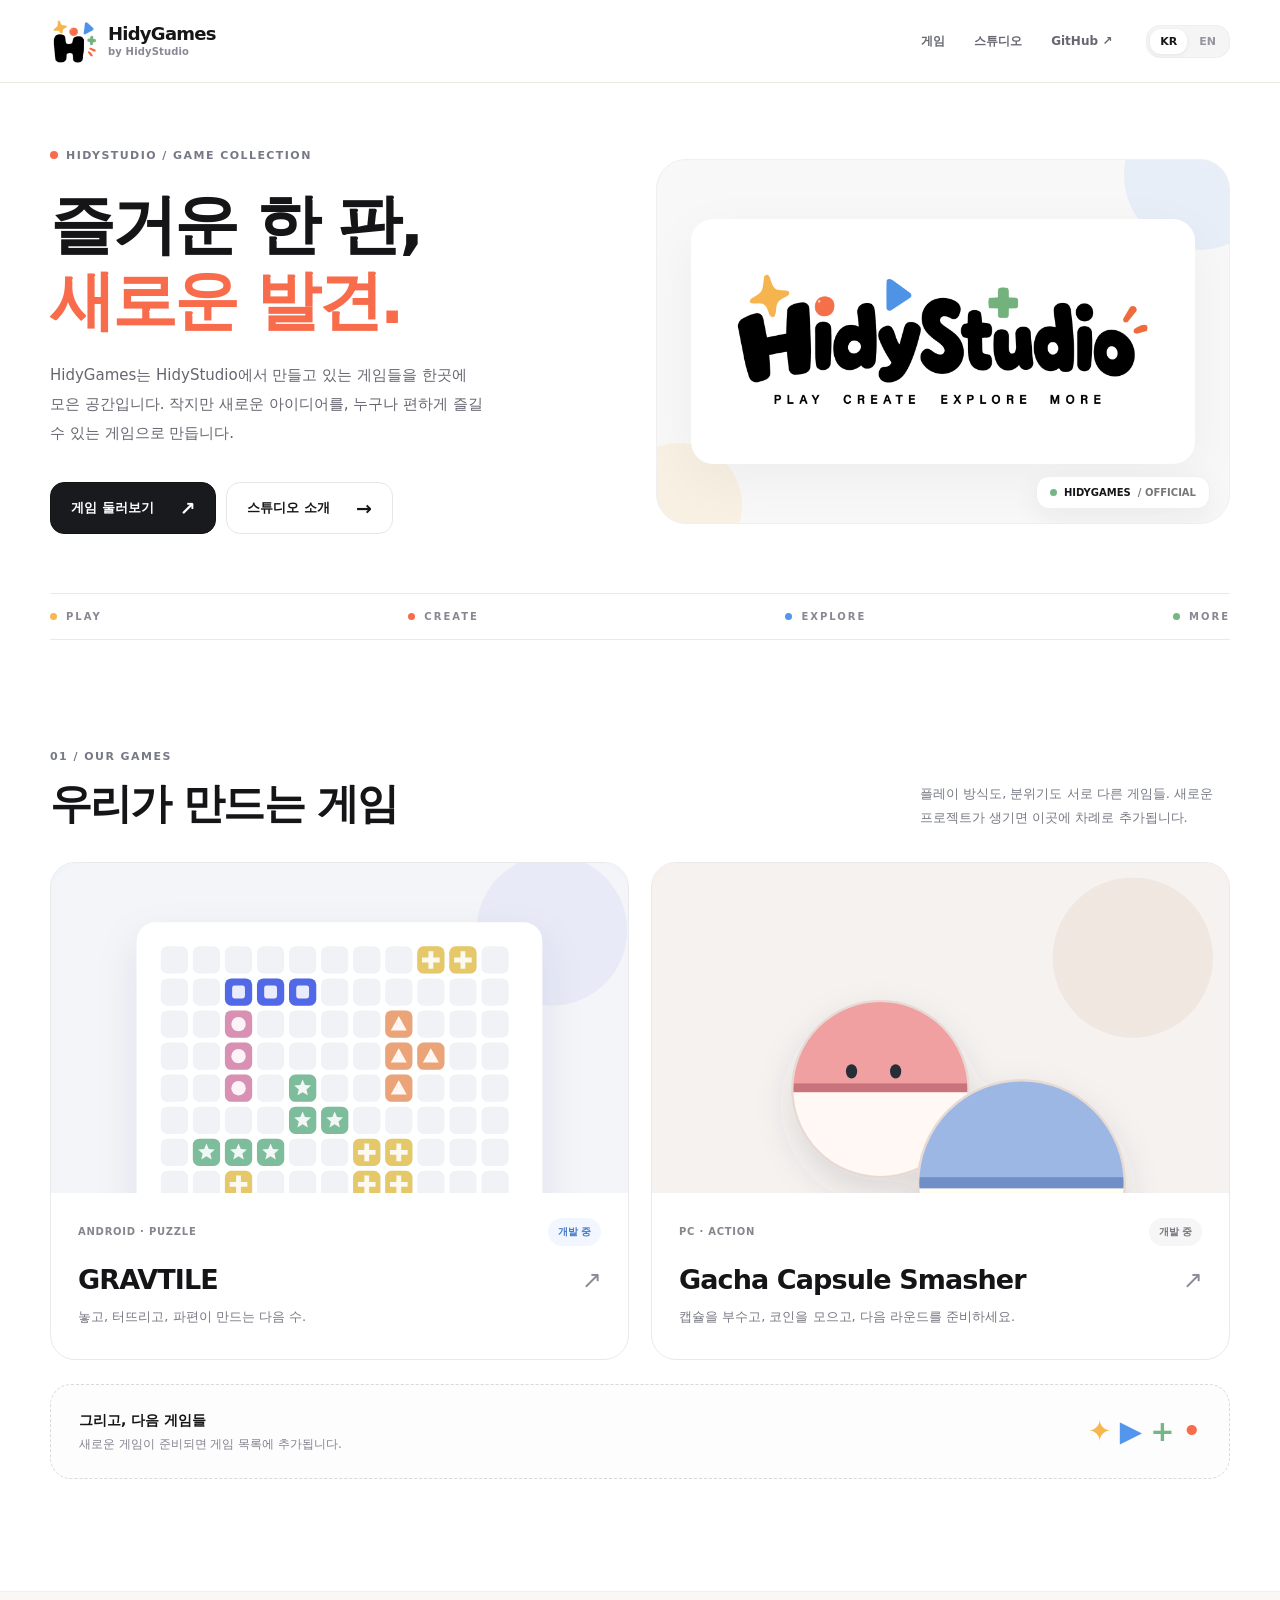
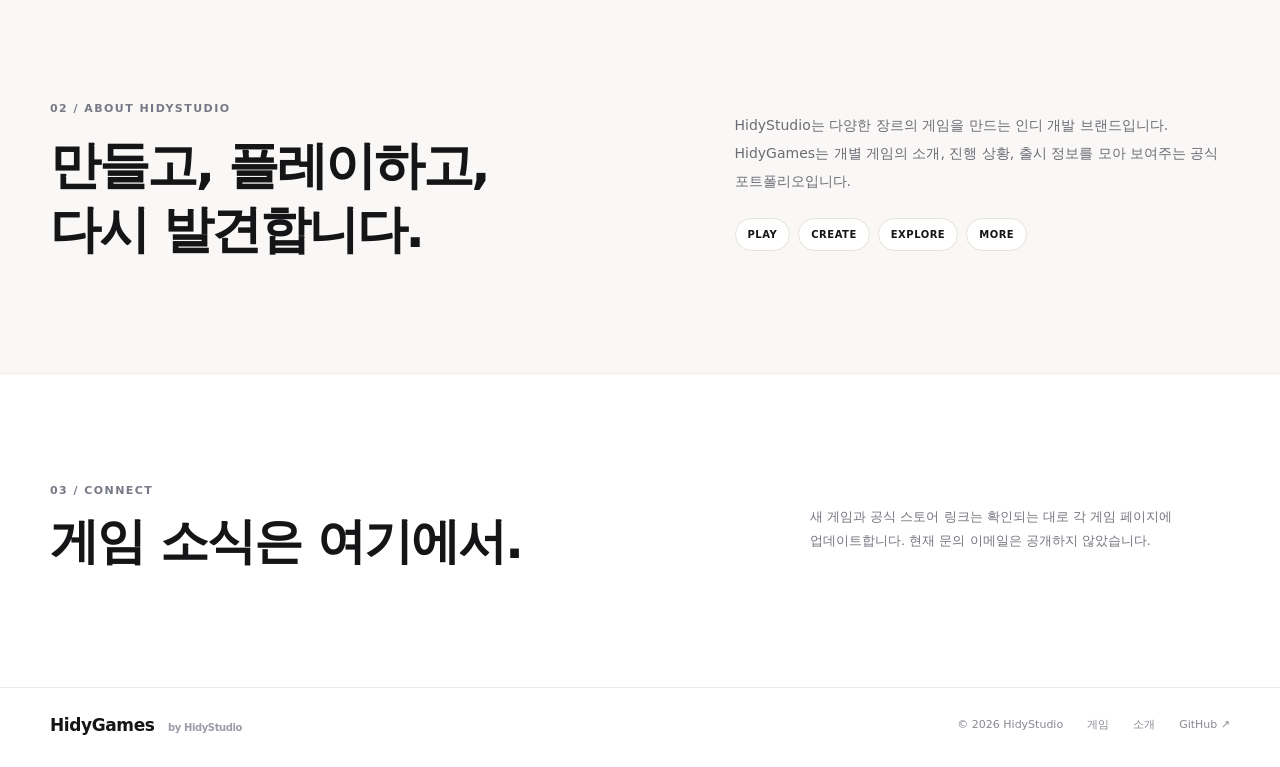
==== index.html @ 8903cb26 "Add files via upload" ====
<!doctype html><html lang="ko"><head><meta charset="utf-8"><meta name="viewport" content="width=device-width,initial-scale=1"><meta name="theme-color" content="#ffffff"><meta name="description" content="HidyStudio가 만드는 게임을 모아둔 HidyGames 공식 사이트. GRAVTILE 및 다른 프로젝트를 소개합니다."><meta property="og:type" content="website"><meta property="og:title" content="HidyGames — HidyStudio 게임 포트폴리오"><meta property="og:description" content="HidyStudio가 만드는 게임을 모아둔 HidyGames 공식 사이트. GRAVTILE 및 다른 프로젝트를 소개합니다."><link rel="icon" href="assets/img/favicon.png" type="image/png"><link rel="stylesheet" href="assets/css/site.css"><title>HidyGames — HidyStudio 게임 포트폴리오</title></head><body class="" data-title-ko="HidyGames — HidyStudio 게임 포트폴리오" data-title-en="HidyGames — HidyStudio 게임 포트폴리오" data-description-ko="HidyStudio가 만드는 게임을 모아둔 HidyGames 공식 사이트. GRAVTILE 및 다른 프로젝트를 소개합니다." data-description-en="HidyGames is a home for games by HidyStudio, including GRAVTILE and other projects."><a class="sr-only" href="#main">본문으로 이동 / Skip to content</a><header class="site-header"><div class="container header-inner"><a class="brand" href="index.html" aria-label="HidyGames homepage"><img class="brand-icon" src="assets/img/hidystudio-mark.png" width="49" height="49" alt=""><span class="brand-lines"><span class="brand-name">HidyGames</span><span class="brand-by">by HidyStudio</span></span></a><div class="header-side"><nav class="nav" aria-label="Main navigation"><a href="index.html#games"><span  data-ko="게임" data-en="GAMES">게임</span></a><a class="nav-about" href="index.html#about"><span  data-ko="스튜디오" data-en="STUDIO">스튜디오</span></a><a href="https://github.com/HIDYSTUDIO/HidyGames" target="_blank" rel="noopener noreferrer">GitHub ↗</a></nav><div class="lang" aria-label="Language"><button type="button" class="is-active" data-lang-button="ko" aria-pressed="true">KR</button><button type="button" data-lang-button="en" aria-pressed="false">EN</button></div></div></div></header><main id="main"><div class="container"><section class="hero" aria-labelledby="hero-title"><div class="hero-copy"><div class="eyebrow"><span class="spark"></span>HIDYSTUDIO / GAME COLLECTION</div><h1 id="hero-title"><span  data-ko="즐거운 한 판," data-en="A little play,">즐거운 한 판,</span><br><span class="accent" data-ko="새로운 발견." data-en="a new discovery.">새로운 발견.</span></h1><p class="lead"><span  data-ko="HidyGames는 HidyStudio에서 만들고 있는 게임들을 한곳에 모은 공간입니다. 작지만 새로운 아이디어를, 누구나 편하게 즐길 수 있는 게임으로 만듭니다." data-en="HidyGames brings together the games being created at HidyStudio. We turn small, curious ideas into approachable play.">HidyGames는 HidyStudio에서 만들고 있는 게임들을 한곳에 모은 공간입니다. 작지만 새로운 아이디어를, 누구나 편하게 즐길 수 있는 게임으로 만듭니다.</span></p><div class="actions"><a class="btn btn-primary" href="#games"><span  data-ko="게임 둘러보기" data-en="Explore games">게임 둘러보기</span> <span class="go" aria-hidden="true">↗</span></a><a class="btn btn-light" href="#about"><span  data-ko="스튜디오 소개" data-en="About HidyStudio">스튜디오 소개</span> <span class="go" aria-hidden="true">→</span></a></div></div><div class="brand-stage"><div class="brand-stage-inner"><img src="assets/img/hidystudio-wordmark.png" width="1500" height="530" alt="HidyStudio — PLAY CREATE EXPLORE MORE"></div><div class="stage-sticker"><span></span><b>HIDYGAMES</b> / OFFICIAL</div></div></section><div class="tagline-strip"><span><i></i>PLAY</span><span><i></i>CREATE</span><span><i></i>EXPLORE</span><span><i></i>MORE</span></div></div>
<section class="section container" id="games"><div class="section-header"><div><div class="eyebrow">01 / OUR GAMES</div><h2><span  data-ko="우리가 만드는 게임" data-en="Games we make">우리가 만드는 게임</span></h2></div><p><span  data-ko="플레이 방식도, 분위기도 서로 다른 게임들. 새로운 프로젝트가 생기면 이곳에 차례로 추가됩니다." data-en="Different ideas, different kinds of play. New projects will join this collection over time.">플레이 방식도, 분위기도 서로 다른 게임들. 새로운 프로젝트가 생기면 이곳에 차례로 추가됩니다.</span></p></div><div class="card-grid"><a class="game-card" href="gravtile.html"><div class="cover gravtile"><img src="assets/img/gravtile-concept.svg" alt="GRAVTILE 콘셉트 그래픽 (실제 게임 화면 아님)" loading="lazy" width="720" height="690"></div><div class="card-details"><div class="meta-row"><span>ANDROID · PUZZLE</span><span class="status "><span  data-ko="개발 중" data-en="IN DEVELOPMENT">개발 중</span></span></div><h3 class="card-title">GRAVTILE<span aria-hidden="true">↗</span></h3><p class="card-description"><span  data-ko="놓고, 터뜨리고, 파편이 만드는 다음 수." data-en="Place, clear and plan around what remains.">놓고, 터뜨리고, 파편이 만드는 다음 수.</span></p></div></a><a class="game-card" href="gacha.html"><div class="cover gacha"><img src="assets/img/gacha-concept.svg" alt="Gacha Capsule Smasher 콘셉트 그래픽 (실제 게임 화면 아님)" loading="lazy" width="720" height="690"></div><div class="card-details"><div class="meta-row"><span>PC · ACTION</span><span class="status status-muted"><span  data-ko="개발 중" data-en="IN DEVELOPMENT">개발 중</span></span></div><h3 class="card-title">Gacha Capsule Smasher<span aria-hidden="true">↗</span></h3><p class="card-description"><span  data-ko="캡슐을 부수고, 코인을 모으고, 다음 라운드를 준비하세요." data-en="Smash capsules, collect coins and prepare for the next round.">캡슐을 부수고, 코인을 모으고, 다음 라운드를 준비하세요.</span></p></div></a></div><div class="more-row"><div><strong><span  data-ko="그리고, 다음 게임들" data-en="And more games to come">그리고, 다음 게임들</span></strong><p><span  data-ko="새로운 게임이 준비되면 게임 목록에 추가됩니다." data-en="New games will be added to this collection as they develop.">새로운 게임이 준비되면 게임 목록에 추가됩니다.</span></p></div><div class="symbol" aria-hidden="true"><span>✦</span><span>▶</span><span>+</span><span>•</span></div></div></section>
<section class="section about" id="about"><div class="container about-inner"><div><div class="eyebrow">02 / ABOUT HIDYSTUDIO</div><h2 class="about-title"><span  data-ko="만들고, 플레이하고," data-en="Create, play,">만들고, 플레이하고,</span><br><span  data-ko="다시 발견합니다." data-en="discover again.">다시 발견합니다.</span></h2></div><div><p class="about-text"><span  data-ko="HidyStudio는 다양한 장르의 게임을 만드는 인디 개발 브랜드입니다. HidyGames는 개별 게임의 소개, 진행 상황, 출시 정보를 모아 보여주는 공식 포트폴리오입니다." data-en="HidyStudio is an independent game development label exploring different genres. HidyGames is the official portfolio for game introductions, development status and release information.">HidyStudio는 다양한 장르의 게임을 만드는 인디 개발 브랜드입니다. HidyGames는 개별 게임의 소개, 진행 상황, 출시 정보를 모아 보여주는 공식 포트폴리오입니다.</span></p><div class="tag-stack"><span>PLAY</span><span>CREATE</span><span>EXPLORE</span><span>MORE</span></div></div></div></section>
<section class="section container" id="contact"><div class="contact"><div><div class="eyebrow">03 / CONNECT</div><h2><span  data-ko="게임 소식은 여기에서." data-en="Find our games here.">게임 소식은 여기에서.</span></h2></div><p><span  data-ko="새 게임과 공식 스토어 링크는 확인되는 대로 각 게임 페이지에 업데이트합니다. 현재 문의 이메일은 공개하지 않았습니다." data-en="New titles and verified store links will be added to each game page as they become available. A contact email is not published yet.">새 게임과 공식 스토어 링크는 확인되는 대로 각 게임 페이지에 업데이트합니다. 현재 문의 이메일은 공개하지 않았습니다.</span></p></div></section></main><footer class="site-footer"><div class="container footer-inner"><a href="index.html" class="footer-brand">HidyGames <small>by HidyStudio</small></a><div class="footer-links"><span>© 2026 HidyStudio</span><a href="index.html#games"><span  data-ko="게임" data-en="Games">게임</span></a><a href="index.html#about"><span  data-ko="소개" data-en="About">소개</span></a><a href="https://github.com/HIDYSTUDIO/HidyGames" target="_blank" rel="noopener noreferrer">GitHub ↗</a></div></div></footer><script src="assets/js/site.js" defer></script></body></html>
---- assets/css/site.css ----
/* HidyGames by HidyStudio — static portfolio */
:root{--ink:#151518;--muted:#72737b;--paper:#fff;--back:#fcfbf8;--line:#ece9e4;--blue:#5396ec;--orange:#f86c4b;--yellow:#f7b74d;--green:#76b584;--font:system-ui,-apple-system,BlinkMacSystemFont,"Noto Sans KR","Apple SD Gothic Neo","Malgun Gothic",sans-serif}
*{box-sizing:border-box}html{scroll-behavior:smooth;scroll-padding-top:90px}body{margin:0;background:var(--paper);color:var(--ink);font-family:var(--font);-webkit-font-smoothing:antialiased;word-break:keep-all}a{color:inherit;text-decoration:none}button{font:inherit;cursor:pointer}img{display:block;max-width:100%}p,h1,h2,h3{margin-top:0}.container{width:min(1180px,calc(100% - 64px));margin-inline:auto}.sr-only{position:absolute;left:-9999px}a:focus-visible,button:focus-visible{outline:3px solid var(--blue);outline-offset:4px}
.site-header{height:83px;background:#fff;border-bottom:1px solid var(--line);position:sticky;top:0;z-index:30}.header-inner{height:100%;display:flex;align-items:center;justify-content:space-between;gap:16px}.brand{display:flex;align-items:center;gap:9px;min-width:0}.brand-icon{width:49px;height:49px;object-fit:contain;flex:none}.brand-lines{display:flex;flex-direction:column;gap:2px}.brand-name{font-size:18px;font-weight:850;letter-spacing:-.75px;line-height:1.05}.brand-by{font-size:10px;font-weight:650;letter-spacing:.15px;color:#888994}.header-side{display:flex;align-items:center;gap:34px}.nav{display:flex;align-items:center;gap:29px}.nav a{font-size:12px;color:#666771;font-weight:750;transition:color .2s}.nav a:hover,.nav a[aria-current=page]{color:var(--ink)}.lang{display:flex;background:#f5f5f6;border:1px solid #eeeef0;border-radius:14px;padding:3px;gap:2px}.lang button{border:0;background:transparent;color:#95969e;border-radius:11px;padding:7px 10px;font-size:11px;font-weight:750;line-height:1}.lang button.is-active{background:#fff;color:#16171b;box-shadow:0 1px 4px #15151812}
.eyebrow{font-size:11px;letter-spacing:1.45px;font-weight:850;color:#777986}.eyebrow .spark{display:inline-block;width:8px;height:8px;border-radius:50%;margin-right:8px;background:var(--orange)}.hero{padding-top:66px;padding-bottom:59px;display:grid;grid-template-columns:1fr 1.06fr;align-items:center;gap:65px;min-height:510px}.hero h1{font-size:clamp(42px,5.1vw,70px);line-height:1.16;letter-spacing:-3px;margin:25px 0 22px;font-weight:900}.hero h1 .accent{color:var(--orange)}.hero .lead{font-size:15px;line-height:1.95;color:#656670;max-width:450px;margin-bottom:33px}.actions{display:flex;gap:10px;flex-wrap:wrap}.btn{display:inline-flex;align-items:center;justify-content:space-between;gap:26px;border-radius:14px;padding:16px 20px;font-size:13px;font-weight:800;min-height:51px;border:1px solid var(--ink);transition:transform .2s,background .2s}.btn:hover{transform:translateY(-2px)}.btn-primary{background:#191a1e;color:#fff}.btn-light{background:#fff;color:var(--ink);border-color:#e7e7e9}.btn .go{font-size:19px;line-height:0}.brand-stage{position:relative;background:#f8f8f8;border:1px solid #f0efef;border-radius:30px;min-height:365px;padding:34px;display:flex;align-items:center;justify-content:center;overflow:hidden}.brand-stage:before{content:'';position:absolute;border-radius:50%;width:125px;height:125px;background:#f7b74d1f;left:-40px;bottom:-45px}.brand-stage:after{content:'';position:absolute;border-radius:50%;width:150px;height:150px;background:#5293e719;right:-45px;top:-60px}.brand-stage-inner{position:relative;z-index:1;background:#fff;box-shadow:0 15px 55px #1a1a1a0c;display:flex;align-items:center;justify-content:center;width:100%;border-radius:22px;min-height:245px;padding:24px}.brand-stage-inner img{width:100%;max-width:500px;height:auto}.stage-sticker{position:absolute;z-index:2;bottom:14px;right:19px;display:inline-flex;align-items:center;gap:7px;padding:10px 13px;border-radius:13px;background:#fff;border:1px solid #efefef;font-size:10px;color:#777;font-weight:800;box-shadow:0 10px 30px #1a1a1a10}.stage-sticker b{color:var(--ink)}.stage-sticker span{width:7px;height:7px;border-radius:50%;background:var(--green)}.tagline-strip{border-top:1px solid var(--line);border-bottom:1px solid var(--line);display:flex;justify-content:space-between;gap:18px;padding:17px 0;color:#888894;font-size:10px;font-weight:850;letter-spacing:2px}.tagline-strip span{display:flex;align-items:center;gap:9px}.tagline-strip i{width:7px;height:7px;border-radius:50%;display:inline-block}.tagline-strip span:nth-child(1) i{background:var(--yellow)}.tagline-strip span:nth-child(2) i{background:var(--orange)}.tagline-strip span:nth-child(3) i{background:var(--blue)}.tagline-strip span:nth-child(4) i{background:var(--green)}
.section{padding-top:110px;padding-bottom:112px}.section-header{display:flex;align-items:flex-end;justify-content:space-between;gap:30px;margin-bottom:32px}.section-header h2{font-size:clamp(31px,3.25vw,46px);letter-spacing:-1.8px;line-height:1.25;font-weight:880;margin:15px 0 0}.section-header p{font-size:13px;color:#777985;line-height:1.85;max-width:310px;margin:0}.card-grid{display:grid;grid-template-columns:repeat(2,minmax(0,1fr));gap:22px}.game-card{border-radius:25px;border:1px solid #e9e9eb;background:#fff;overflow:hidden;display:block;transition:transform .24s,box-shadow .24s}.game-card:hover{transform:translateY(-5px);box-shadow:0 18px 50px #15151810}.cover{height:330px;display:grid;place-items:center;overflow:hidden;position:relative}.cover.gravtile{background:#f1f3fb}.cover.gacha{background:#f7f0ed}.cover img{width:100%;height:100%;object-fit:contain}.card-details{padding:25px 27px 30px}.meta-row{display:flex;align-items:center;justify-content:space-between;gap:10px;color:#85868e;font-size:10px;font-weight:850;letter-spacing:.75px}.status{border-radius:99px;background:#f2f6ff;color:#457aca;padding:7px 10px;letter-spacing:0;white-space:nowrap}.status-muted{background:#f6f6f7;color:#76777f}.card-title{font-size:27px;letter-spacing:-.9px;line-height:1.2;font-weight:850;margin:18px 0 9px;display:flex;align-items:center;justify-content:space-between;gap:14px}.card-title span{font-size:24px;color:#8b8c96;font-weight:450}.card-description{font-size:13px;line-height:1.8;color:#767781;margin:0}.more-row{margin-top:24px;border:1px dashed #d9d9dd;border-radius:21px;padding:25px 28px;display:flex;align-items:center;justify-content:space-between;gap:15px;background:#fdfdfd}.more-row strong{font-size:14px}.more-row p{margin:6px 0 0;color:#81828e;font-size:12px}.more-row .symbol{font-size:29px;display:flex;gap:8px;align-items:center;font-weight:900}.symbol span:nth-child(1){color:var(--yellow)}.symbol span:nth-child(2){color:var(--blue)}.symbol span:nth-child(3){color:var(--green)}.symbol span:nth-child(4){color:var(--orange)}
.about{background:#f9f8f6;border-top:1px solid #f3f0ec;border-bottom:1px solid #f3f0ec}.about-inner{display:grid;grid-template-columns:1.2fr 1fr;gap:90px;align-items:center}.about-title{font-size:clamp(36px,4vw,56px);font-weight:900;letter-spacing:-2.4px;line-height:1.25;margin:18px 0 0}.about-text{font-size:14px;color:#6d6c75;line-height:2;margin-bottom:23px}.tag-stack{display:flex;gap:8px;flex-wrap:wrap}.tag-stack span{font-size:10px;font-weight:850;letter-spacing:.5px;border:1px solid #e7e2da;background:#fff;border-radius:100px;padding:10px 12px}.small-link{font-size:12px;font-weight:850;text-decoration:underline;text-underline-offset:5px}.contact{display:flex;align-items:center;justify-content:space-between;gap:30px}.contact h2{font-size:clamp(34px,4vw,49px);font-weight:850;letter-spacing:-1.8px;margin:12px 0 0}.contact p{font-size:13px;line-height:1.9;color:#75757f;max-width:420px;margin:0}.site-footer{border-top:1px solid var(--line);padding:27px 0 32px}.footer-inner{display:flex;align-items:center;justify-content:space-between;gap:16px;flex-wrap:wrap}.footer-brand{font-weight:900;font-size:17px;letter-spacing:-.4px}.footer-brand small{color:#9b9ca6;font-size:10px;margin-left:8px;font-weight:650}.footer-links{display:flex;gap:24px;flex-wrap:wrap;align-items:center;color:#888990;font-size:11px}.footer-links a:hover{text-decoration:underline}
.page-hero{padding-top:73px;padding-bottom:51px}.page-hero .back{font-size:12px;color:#858590;font-weight:800;display:inline-flex;gap:10px;align-items:center;margin-bottom:27px}.page-hero h1{font-size:clamp(50px,7vw,92px);letter-spacing:-4px;font-weight:900;line-height:1.03;margin:15px 0 19px}.page-hero .intro{font-size:16px;line-height:1.85;color:#72737d;max-width:680px;margin:0}.page-hero .page-headline{font-size:clamp(40px,5vw,62px);margin-bottom:19px}.feature-scene{display:grid;grid-template-columns:1fr .75fr;background:#f3f4fa;border-radius:30px;min-height:460px;overflow:hidden}.feature-scene .visual{display:grid;place-items:center;min-width:0;padding:18px}.feature-scene .visual img{max-height:490px;width:100%;object-fit:contain}.feature-scene .visual.gacha{background:#f8f1ed}.feature-scene .copy{display:flex;flex-direction:column;justify-content:center;padding:60px 55px;background:#f3f4fa}.feature-scene .copy.gacha{background:#faf7f5}.feature-scene .copy .eyebrow{margin-bottom:23px}.feature-scene .copy h2{font-size:clamp(28px,3.3vw,47px);font-weight:900;line-height:1.28;letter-spacing:-1.7px;margin:0 0 34px}.feature-scene .tags{display:flex;flex-wrap:wrap;gap:7px}.feature-scene .tags span{font-size:10px;font-weight:800;background:#fff;padding:9px 11px;border-radius:10px;border:1px solid #e4e6ed}.note{margin-top:13px;font-size:11px;color:#8c8d94}.specs{display:grid;grid-template-columns:repeat(3,1fr);border:1px solid var(--line);border-radius:22px;margin-top:42px;overflow:hidden}.spec{padding:23px 28px}.spec:not(:last-child){border-right:1px solid var(--line)}.spec strong{font-size:28px;letter-spacing:-1px;display:block}.spec span{font-size:11px;color:#777986;margin-top:4px;display:block}.features{display:grid;grid-template-columns:repeat(3,1fr);gap:16px;margin-top:34px}.feature{padding:28px 25px 32px;border:1px solid var(--line);border-radius:20px}.feature .eyebrow{color:#f56b4d;margin-bottom:26px}.feature h3{font-size:21px;letter-spacing:-.8px;margin:0 0 13px}.feature p{font-size:13px;line-height:1.9;color:#777882;margin:0}.mode-band{background:#f8f8f7}.modes{display:grid;grid-template-columns:1fr 1fr;gap:17px;margin-top:34px}.mode{padding:35px;border-radius:21px;background:#fff;border:1px solid #eeedec}.mode h3{font-size:23px;letter-spacing:-.6px;margin:0 0 12px}.mode p{font-size:13px;line-height:1.9;color:#767781;margin:0}.release{display:flex;justify-content:space-between;gap:25px;align-items:center;border:1px solid var(--line);border-radius:20px;padding:33px}.release h2{font-size:25px;letter-spacing:-.7px;margin:0 0 9px}.release p{font-size:13px;color:#747681;line-height:1.8;margin:0;max-width:650px}.release .status{font-size:12px}
@media(max-width:920px){.container{width:min(100% - 38px,1180px)}.hero{grid-template-columns:1fr 1fr;gap:25px}.hero h1{font-size:47px;letter-spacing:-2px}.brand-stage{min-height:295px;padding:20px}.brand-stage-inner{min-height:210px}.header-side{gap:16px}.nav{gap:16px}.cover{height:270px}.about-inner{gap:32px}.feature-scene .copy{padding:40px 30px}.feature-scene{min-height:360px}}
@media(max-width:650px){.container{width:calc(100% - 32px)}.site-header{height:71px}.brand-icon{width:39px;height:39px}.brand-name{font-size:16px}.brand-by{font-size:9px}.header-side{gap:12px}.nav{gap:12px}.nav a{font-size:11px}.nav a.nav-about{display:none}.lang button{padding:8px;font-size:10px}.hero{padding:44px 0 33px;min-height:unset;display:flex;flex-direction:column;align-items:stretch;gap:29px}.hero h1{font-size:42px;letter-spacing:-2px;margin:16px 0}.hero .lead{font-size:13px;line-height:1.85;margin-bottom:21px}.brand-stage{min-height:245px;padding:16px;border-radius:22px}.brand-stage-inner{min-height:180px;padding:10px}.stage-sticker{bottom:10px;right:10px}.tagline-strip{gap:8px;padding:13px 0}.tagline-strip span{font-size:8px;letter-spacing:0}.tagline-strip i{width:5px!important;height:5px!important}.section{padding:65px 0}.section-header{display:block;margin-bottom:24px}.section-header h2{font-size:34px}.section-header p{font-size:12px;margin-top:16px}.card-grid{grid-template-columns:1fr;gap:18px}.cover{height:265px}.card-details{padding:21px 22px 24px}.card-title{font-size:24px}.more-row{padding:19px}.more-row .symbol{font-size:23px}.about-inner{grid-template-columns:1fr;gap:25px}.about-title{font-size:38px}.about-text{font-size:13px}.contact{display:block}.contact p{margin-top:20px}.footer-inner{align-items:flex-start;flex-direction:column;gap:15px}.footer-links{gap:13px}.page-hero{padding-top:38px;padding-bottom:28px}.page-hero h1{font-size:53px;letter-spacing:-2.5px}.page-hero .page-headline{font-size:40px}.page-hero .intro{font-size:13px}.feature-scene{display:flex;flex-direction:column}.feature-scene .visual{height:300px;padding:0}.feature-scene .copy{padding:30px 26px}.feature-scene .copy h2{font-size:31px;margin-bottom:21px}.specs{margin-top:21px}.spec{padding:15px 12px}.spec strong{font-size:22px}.spec span{font-size:10px}.features{grid-template-columns:1fr;gap:11px}.feature{padding:24px}.feature .eyebrow{margin-bottom:16px}.modes{grid-template-columns:1fr;gap:13px}.mode{padding:25px}.release{align-items:flex-start;flex-direction:column;padding:25px}.release h2{font-size:23px}}
@media(prefers-reduced-motion:reduce){html{scroll-behavior:auto}*,*:before,*:after{transition:none!important}}
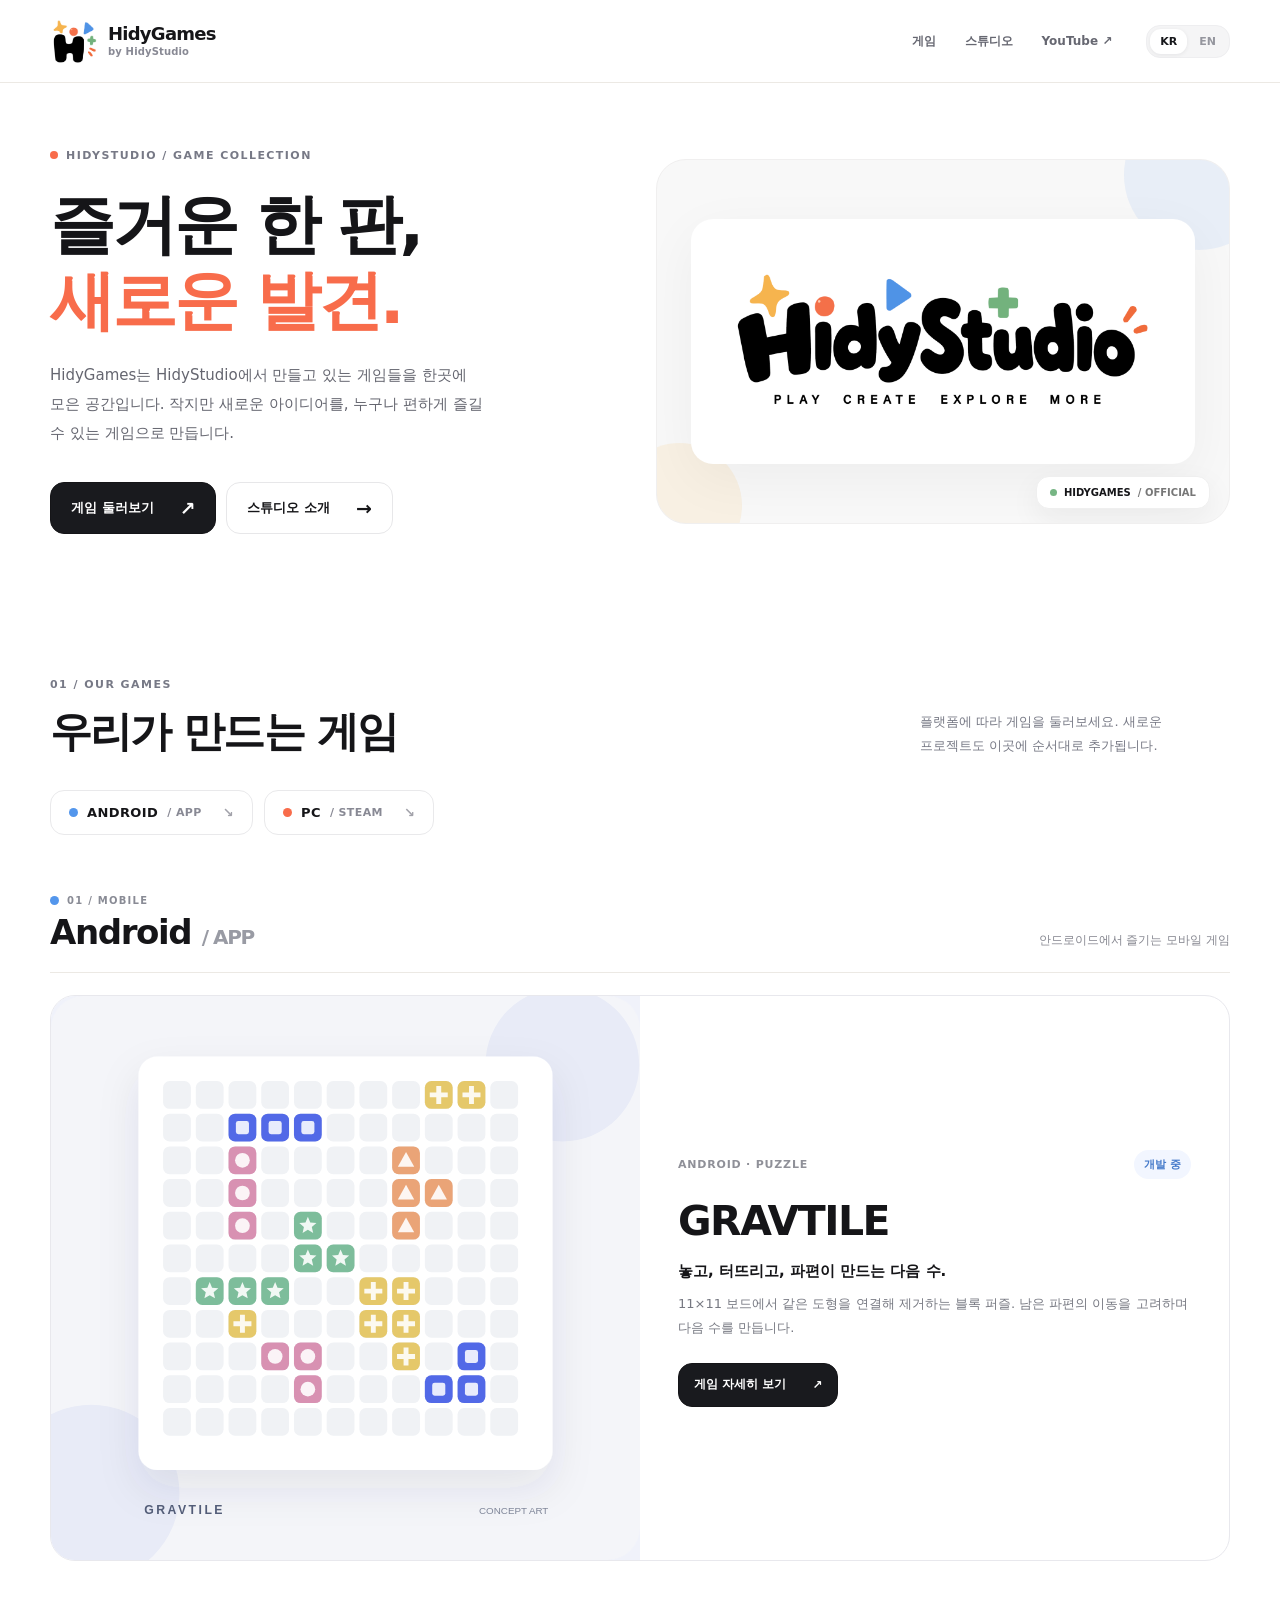
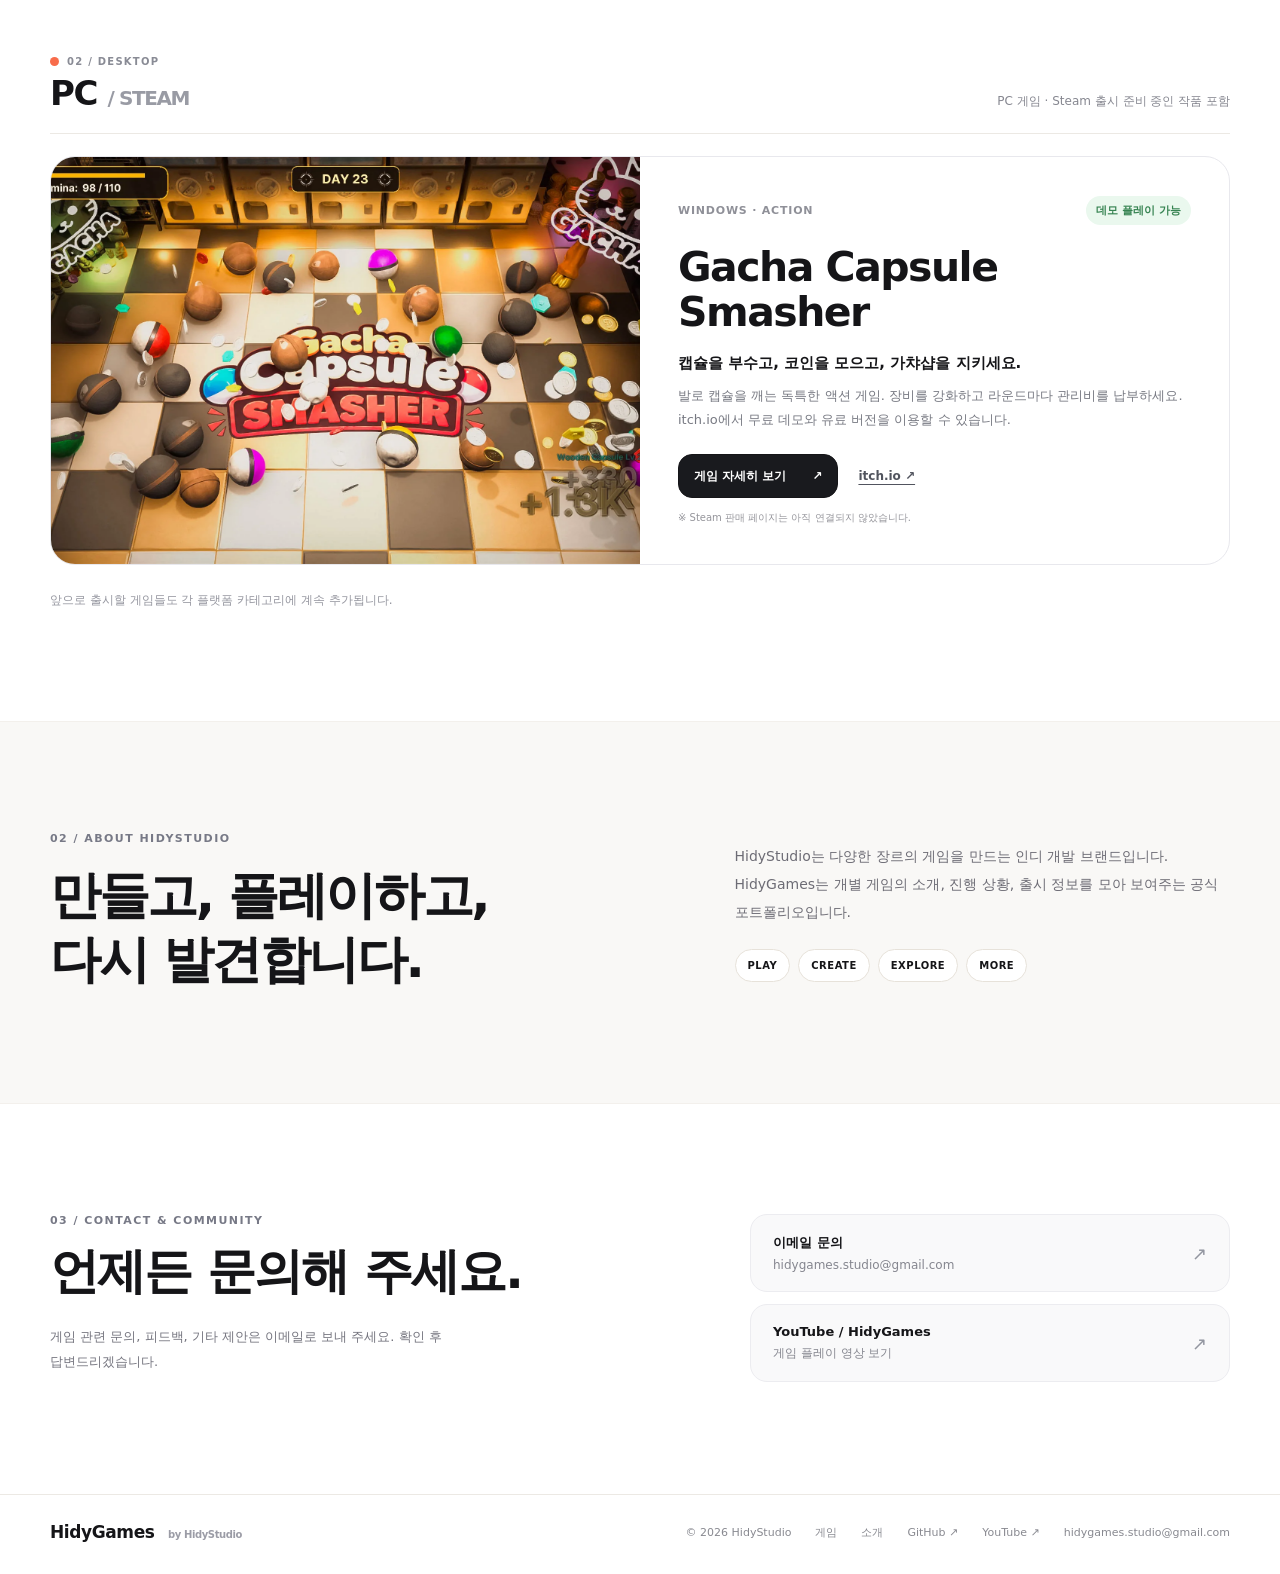
==== commit dc1949ff: "Update HidyGames website v3" ====
--- a/index.html
+++ b/index.html
@@ -1,4 +1,48 @@
-<!doctype html><html lang="ko"><head><meta charset="utf-8"><meta name="viewport" content="width=device-width,initial-scale=1"><meta name="theme-color" content="#ffffff"><meta name="description" content="HidyStudio가 만드는 게임을 모아둔 HidyGames 공식 사이트. GRAVTILE 및 다른 프로젝트를 소개합니다."><meta property="og:type" content="website"><meta property="og:title" content="HidyGames — HidyStudio 게임 포트폴리오"><meta property="og:description" content="HidyStudio가 만드는 게임을 모아둔 HidyGames 공식 사이트. GRAVTILE 및 다른 프로젝트를 소개합니다."><link rel="icon" href="assets/img/favicon.png" type="image/png"><link rel="stylesheet" href="assets/css/site.css"><title>HidyGames — HidyStudio 게임 포트폴리오</title></head><body class="" data-title-ko="HidyGames — HidyStudio 게임 포트폴리오" data-title-en="HidyGames — HidyStudio 게임 포트폴리오" data-description-ko="HidyStudio가 만드는 게임을 모아둔 HidyGames 공식 사이트. GRAVTILE 및 다른 프로젝트를 소개합니다." data-description-en="HidyGames is a home for games by HidyStudio, including GRAVTILE and other projects."><a class="sr-only" href="#main">본문으로 이동 / Skip to content</a><header class="site-header"><div class="container header-inner"><a class="brand" href="index.html" aria-label="HidyGames homepage"><img class="brand-icon" src="assets/img/hidystudio-mark.png" width="49" height="49" alt=""><span class="brand-lines"><span class="brand-name">HidyGames</span><span class="brand-by">by HidyStudio</span></span></a><div class="header-side"><nav class="nav" aria-label="Main navigation"><a href="index.html#games"><span  data-ko="게임" data-en="GAMES">게임</span></a><a class="nav-about" href="index.html#about"><span  data-ko="스튜디오" data-en="STUDIO">스튜디오</span></a><a href="https://github.com/HIDYSTUDIO/HidyGames" target="_blank" rel="noopener noreferrer">GitHub ↗</a></nav><div class="lang" aria-label="Language"><button type="button" class="is-active" data-lang-button="ko" aria-pressed="true">KR</button><button type="button" data-lang-button="en" aria-pressed="false">EN</button></div></div></div></header><main id="main"><div class="container"><section class="hero" aria-labelledby="hero-title"><div class="hero-copy"><div class="eyebrow"><span class="spark"></span>HIDYSTUDIO / GAME COLLECTION</div><h1 id="hero-title"><span  data-ko="즐거운 한 판," data-en="A little play,">즐거운 한 판,</span><br><span class="accent" data-ko="새로운 발견." data-en="a new discovery.">새로운 발견.</span></h1><p class="lead"><span  data-ko="HidyGames는 HidyStudio에서 만들고 있는 게임들을 한곳에 모은 공간입니다. 작지만 새로운 아이디어를, 누구나 편하게 즐길 수 있는 게임으로 만듭니다." data-en="HidyGames brings together the games being created at HidyStudio. We turn small, curious ideas into approachable play.">HidyGames는 HidyStudio에서 만들고 있는 게임들을 한곳에 모은 공간입니다. 작지만 새로운 아이디어를, 누구나 편하게 즐길 수 있는 게임으로 만듭니다.</span></p><div class="actions"><a class="btn btn-primary" href="#games"><span  data-ko="게임 둘러보기" data-en="Explore games">게임 둘러보기</span> <span class="go" aria-hidden="true">↗</span></a><a class="btn btn-light" href="#about"><span  data-ko="스튜디오 소개" data-en="About HidyStudio">스튜디오 소개</span> <span class="go" aria-hidden="true">→</span></a></div></div><div class="brand-stage"><div class="brand-stage-inner"><img src="assets/img/hidystudio-wordmark.png" width="1500" height="530" alt="HidyStudio — PLAY CREATE EXPLORE MORE"></div><div class="stage-sticker"><span></span><b>HIDYGAMES</b> / OFFICIAL</div></div></section><div class="tagline-strip"><span><i></i>PLAY</span><span><i></i>CREATE</span><span><i></i>EXPLORE</span><span><i></i>MORE</span></div></div>
-<section class="section container" id="games"><div class="section-header"><div><div class="eyebrow">01 / OUR GAMES</div><h2><span  data-ko="우리가 만드는 게임" data-en="Games we make">우리가 만드는 게임</span></h2></div><p><span  data-ko="플레이 방식도, 분위기도 서로 다른 게임들. 새로운 프로젝트가 생기면 이곳에 차례로 추가됩니다." data-en="Different ideas, different kinds of play. New projects will join this collection over time.">플레이 방식도, 분위기도 서로 다른 게임들. 새로운 프로젝트가 생기면 이곳에 차례로 추가됩니다.</span></p></div><div class="card-grid"><a class="game-card" href="gravtile.html"><div class="cover gravtile"><img src="assets/img/gravtile-concept.svg" alt="GRAVTILE 콘셉트 그래픽 (실제 게임 화면 아님)" loading="lazy" width="720" height="690"></div><div class="card-details"><div class="meta-row"><span>ANDROID · PUZZLE</span><span class="status "><span  data-ko="개발 중" data-en="IN DEVELOPMENT">개발 중</span></span></div><h3 class="card-title">GRAVTILE<span aria-hidden="true">↗</span></h3><p class="card-description"><span  data-ko="놓고, 터뜨리고, 파편이 만드는 다음 수." data-en="Place, clear and plan around what remains.">놓고, 터뜨리고, 파편이 만드는 다음 수.</span></p></div></a><a class="game-card" href="gacha.html"><div class="cover gacha"><img src="assets/img/gacha-concept.svg" alt="Gacha Capsule Smasher 콘셉트 그래픽 (실제 게임 화면 아님)" loading="lazy" width="720" height="690"></div><div class="card-details"><div class="meta-row"><span>PC · ACTION</span><span class="status status-muted"><span  data-ko="개발 중" data-en="IN DEVELOPMENT">개발 중</span></span></div><h3 class="card-title">Gacha Capsule Smasher<span aria-hidden="true">↗</span></h3><p class="card-description"><span  data-ko="캡슐을 부수고, 코인을 모으고, 다음 라운드를 준비하세요." data-en="Smash capsules, collect coins and prepare for the next round.">캡슐을 부수고, 코인을 모으고, 다음 라운드를 준비하세요.</span></p></div></a></div><div class="more-row"><div><strong><span  data-ko="그리고, 다음 게임들" data-en="And more games to come">그리고, 다음 게임들</span></strong><p><span  data-ko="새로운 게임이 준비되면 게임 목록에 추가됩니다." data-en="New games will be added to this collection as they develop.">새로운 게임이 준비되면 게임 목록에 추가됩니다.</span></p></div><div class="symbol" aria-hidden="true"><span>✦</span><span>▶</span><span>+</span><span>•</span></div></div></section>
-<section class="section about" id="about"><div class="container about-inner"><div><div class="eyebrow">02 / ABOUT HIDYSTUDIO</div><h2 class="about-title"><span  data-ko="만들고, 플레이하고," data-en="Create, play,">만들고, 플레이하고,</span><br><span  data-ko="다시 발견합니다." data-en="discover again.">다시 발견합니다.</span></h2></div><div><p class="about-text"><span  data-ko="HidyStudio는 다양한 장르의 게임을 만드는 인디 개발 브랜드입니다. HidyGames는 개별 게임의 소개, 진행 상황, 출시 정보를 모아 보여주는 공식 포트폴리오입니다." data-en="HidyStudio is an independent game development label exploring different genres. HidyGames is the official portfolio for game introductions, development status and release information.">HidyStudio는 다양한 장르의 게임을 만드는 인디 개발 브랜드입니다. HidyGames는 개별 게임의 소개, 진행 상황, 출시 정보를 모아 보여주는 공식 포트폴리오입니다.</span></p><div class="tag-stack"><span>PLAY</span><span>CREATE</span><span>EXPLORE</span><span>MORE</span></div></div></div></section>
-<section class="section container" id="contact"><div class="contact"><div><div class="eyebrow">03 / CONNECT</div><h2><span  data-ko="게임 소식은 여기에서." data-en="Find our games here.">게임 소식은 여기에서.</span></h2></div><p><span  data-ko="새 게임과 공식 스토어 링크는 확인되는 대로 각 게임 페이지에 업데이트합니다. 현재 문의 이메일은 공개하지 않았습니다." data-en="New titles and verified store links will be added to each game page as they become available. A contact email is not published yet.">새 게임과 공식 스토어 링크는 확인되는 대로 각 게임 페이지에 업데이트합니다. 현재 문의 이메일은 공개하지 않았습니다.</span></p></div></section></main><footer class="site-footer"><div class="container footer-inner"><a href="index.html" class="footer-brand">HidyGames <small>by HidyStudio</small></a><div class="footer-links"><span>© 2026 HidyStudio</span><a href="index.html#games"><span  data-ko="게임" data-en="Games">게임</span></a><a href="index.html#about"><span  data-ko="소개" data-en="About">소개</span></a><a href="https://github.com/HIDYSTUDIO/HidyGames" target="_blank" rel="noopener noreferrer">GitHub ↗</a></div></div></footer><script src="assets/js/site.js" defer></script></body></html>+<!DOCTYPE html>
+<html lang="ko"><head><meta charset="utf-8"/><meta content="width=device-width,initial-scale=1" name="viewport"/><meta content="#ffffff" name="theme-color"/><meta content="HidyStudio가 만드는 게임을 모아둔 HidyGames 공식 사이트. GRAVTILE 및 다른 프로젝트를 소개합니다." name="description"/><meta content="website" property="og:type"/><meta content="HidyGames — HidyStudio 게임 포트폴리오" property="og:title"/><meta content="HidyStudio가 만드는 게임을 모아둔 HidyGames 공식 사이트. GRAVTILE 및 다른 프로젝트를 소개합니다." property="og:description"/><link href="assets/img/favicon.png" rel="icon" type="image/png"/><link href="assets/css/site.css" rel="stylesheet"/><title>HidyGames — HidyStudio 게임 포트폴리오</title></head><body class="" data-description-en="HidyGames is a home for games by HidyStudio, including GRAVTILE and other projects." data-description-ko="HidyStudio가 만드는 게임을 모아둔 HidyGames 공식 사이트. GRAVTILE 및 다른 프로젝트를 소개합니다." data-title-en="HidyGames — HidyStudio 게임 포트폴리오" data-title-ko="HidyGames — HidyStudio 게임 포트폴리오"><a class="sr-only" href="#main">본문으로 이동 / Skip to content</a><header class="site-header"><div class="container header-inner"><a aria-label="HidyGames homepage" class="brand" href="index.html"><img alt="" class="brand-icon" height="49" src="assets/img/hidystudio-mark.png" width="49"/><span class="brand-lines"><span class="brand-name">HidyGames</span><span class="brand-by">by HidyStudio</span></span></a><div class="header-side"><nav aria-label="Main navigation" class="nav"><a href="index.html#games"><span data-en="GAMES" data-ko="게임">게임</span></a><a class="nav-about" href="index.html#about"><span data-en="STUDIO" data-ko="스튜디오">스튜디오</span></a><a href="https://www.youtube.com/@HidyGames" rel="noopener noreferrer" target="_blank">YouTube ↗</a></nav><div aria-label="Language" class="lang"><button aria-pressed="true" class="is-active" data-lang-button="ko" type="button">KR</button><button aria-pressed="false" data-lang-button="en" type="button">EN</button></div></div></div></header><main id="main"><div class="container"><section aria-labelledby="hero-title" class="hero"><div class="hero-copy"><div class="eyebrow"><span class="spark"></span>HIDYSTUDIO / GAME COLLECTION</div><h1 id="hero-title"><span data-en="A little play," data-ko="즐거운 한 판,">즐거운 한 판,</span><br/><span class="accent" data-en="a new discovery." data-ko="새로운 발견.">새로운 발견.</span></h1><p class="lead"><span data-en="HidyGames brings together the games being created at HidyStudio. We turn small, curious ideas into approachable play." data-ko="HidyGames는 HidyStudio에서 만들고 있는 게임들을 한곳에 모은 공간입니다. 작지만 새로운 아이디어를, 누구나 편하게 즐길 수 있는 게임으로 만듭니다.">HidyGames는 HidyStudio에서 만들고 있는 게임들을 한곳에 모은 공간입니다. 작지만 새로운 아이디어를, 누구나 편하게 즐길 수 있는 게임으로 만듭니다.</span></p><div class="actions"><a class="btn btn-primary" href="#games"><span data-en="Explore games" data-ko="게임 둘러보기">게임 둘러보기</span> <span aria-hidden="true" class="go">↗</span></a><a class="btn btn-light" href="#about"><span data-en="About HidyStudio" data-ko="스튜디오 소개">스튜디오 소개</span> <span aria-hidden="true" class="go">→</span></a></div></div><div class="brand-stage"><div class="brand-stage-inner"><img alt="HidyStudio — PLAY CREATE EXPLORE MORE" height="530" src="assets/img/hidystudio-wordmark.png" width="1500"/></div><div class="stage-sticker"><span></span><b>HIDYGAMES</b> / OFFICIAL</div></div></section></div>
+<section class="section container games-section" id="games">
+<div class="section-header"><div><div class="eyebrow">01 / OUR GAMES</div>
+<h2><span data-en="Our games" data-ko="우리가 만드는 게임">우리가 만드는 게임</span></h2></div>
+<p><span data-en="Explore our games by platform. New projects will join the collection here." data-ko="플랫폼에 따라 게임을 둘러보세요. 새로운 프로젝트도 이곳에 순서대로 추가됩니다.">플랫폼에 따라 게임을 둘러보세요. 새로운 프로젝트도 이곳에 순서대로 추가됩니다.</span></p>
+</div>
+<nav aria-label="Game platforms" class="platform-jump">
+<a href="#android-games"><span class="jump-dot jump-dot-blue"></span>ANDROID <small>/ APP</small> <span aria-hidden="true">↘</span></a>
+<a href="#pc-games"><span class="jump-dot jump-dot-orange"></span>PC <small>/ STEAM</small> <span aria-hidden="true">↘</span></a>
+</nav>
+<section aria-labelledby="android-title" class="platform-section" id="android-games">
+<div class="platform-header"><div><div class="platform-kicker"><span class="jump-dot jump-dot-blue"></span> 01 / MOBILE</div>
+<h3 id="android-title">Android <span>/ APP</span></h3></div>
+<p><span data-en="Games made for Android phones" data-ko="안드로이드에서 즐기는 모바일 게임">안드로이드에서 즐기는 모바일 게임</span></p></div>
+<article class="platform-card">
+<a aria-label="GRAVTILE" class="platform-art art-gravtile" href="gravtile.html"><img alt="GRAVTILE 콘셉트 그래픽, 실제 게임 화면이 아님" height="690" loading="lazy" src="assets/img/gravtile-concept.svg" width="720"/></a>
+<div class="platform-info"><div class="platform-meta"><span>ANDROID · PUZZLE</span><span class="status"><span data-en="IN DEVELOPMENT" data-ko="개발 중">개발 중</span></span></div>
+<h4>GRAVTILE</h4>
+<p class="platform-lead"><span data-en="Place, clear, and plan around what remains." data-ko="놓고, 터뜨리고, 파편이 만드는 다음 수.">놓고, 터뜨리고, 파편이 만드는 다음 수.</span></p>
+<p class="platform-summary"><span data-en="A shape-matching puzzle on an 11×11 board. Match tiles, clear them, and think ahead as fragments shift." data-ko="11×11 보드에서 같은 도형을 연결해 제거하는 블록 퍼즐. 남은 파편의 이동을 고려하며 다음 수를 만듭니다.">11×11 보드에서 같은 도형을 연결해 제거하는 블록 퍼즐. 남은 파편의 이동을 고려하며 다음 수를 만듭니다.</span></p>
+<div class="platform-actions"><a class="btn btn-primary" href="gravtile.html"><span data-en="View game" data-ko="게임 자세히 보기">게임 자세히 보기</span> <span aria-hidden="true">↗</span></a></div></div>
+</article>
+</section>
+<section aria-labelledby="pc-title" class="platform-section" id="pc-games">
+<div class="platform-header"><div><div class="platform-kicker"><span class="jump-dot jump-dot-orange"></span> 02 / DESKTOP</div>
+<h3 id="pc-title">PC <span>/ STEAM</span></h3></div>
+<p><span data-en="PC titles, including games planned for Steam" data-ko="PC 게임 · Steam 출시 준비 중인 작품 포함">PC 게임 · Steam 출시 준비 중인 작품 포함</span></p></div>
+<article class="platform-card">
+<a aria-label="Gacha Capsule Smasher" class="platform-art art-gacha" href="gacha.html"><img alt="Gacha Capsule Smasher 실제 플레이 화면" height="1080" loading="lazy" src="assets/img/gacha/gameplay-main.webp" width="1920"/></a>
+<div class="platform-info"><div class="platform-meta"><span>WINDOWS · ACTION</span><span class="status status-live"><span data-en="DEMO AVAILABLE" data-ko="데모 플레이 가능">데모 플레이 가능</span></span></div>
+<h4>Gacha Capsule<br/> Smasher</h4>
+<p class="platform-lead"><span data-en="Smash capsules, earn coins, and keep the shop running." data-ko="캡슐을 부수고, 코인을 모으고, 가챠샵을 지키세요.">캡슐을 부수고, 코인을 모으고, 가챠샵을 지키세요.</span></p>
+<p class="platform-summary"><span data-en="A quirky action game about kicking open capsules, upgrading gear and paying maintenance bills. The free demo and paid edition are available on itch.io." data-ko="발로 캡슐을 깨는 독특한 액션 게임. 장비를 강화하고 라운드마다 관리비를 납부하세요. itch.io에서 무료 데모와 유료 버전을 이용할 수 있습니다.">발로 캡슐을 깨는 독특한 액션 게임. 장비를 강화하고 라운드마다 관리비를 납부하세요. itch.io에서 무료 데모와 유료 버전을 이용할 수 있습니다.</span></p>
+<div class="platform-actions"><a class="btn btn-primary" href="gacha.html"><span data-en="View game" data-ko="게임 자세히 보기">게임 자세히 보기</span> <span aria-hidden="true">↗</span></a><a class="text-link" href="https://hidystudio.itch.io/gacha-capsule-smasher" rel="noopener noreferrer" target="_blank">itch.io ↗</a></div>
+<div class="store-caption"><span data-en="※ A Steam store page has not been linked yet." data-ko="※ Steam 판매 페이지는 아직 연결되지 않았습니다.">※ Steam 판매 페이지는 아직 연결되지 않았습니다.</span></div>
+</div>
+</article>
+</section>
+<p class="future-note"><span data-en="Future titles will be added to their respective platform categories." data-ko="앞으로 출시할 게임들도 각 플랫폼 카테고리에 계속 추가됩니다.">앞으로 출시할 게임들도 각 플랫폼 카테고리에 계속 추가됩니다.</span></p>
+</section>
+<section class="section about" id="about"><div class="container about-inner"><div><div class="eyebrow">02 / ABOUT HIDYSTUDIO</div><h2 class="about-title"><span data-en="Create, play," data-ko="만들고, 플레이하고,">만들고, 플레이하고,</span><br/><span data-en="discover again." data-ko="다시 발견합니다.">다시 발견합니다.</span></h2></div><div><p class="about-text"><span data-en="HidyStudio is an independent game development label exploring different genres. HidyGames is the official portfolio for game introductions, development status and release information." data-ko="HidyStudio는 다양한 장르의 게임을 만드는 인디 개발 브랜드입니다. HidyGames는 개별 게임의 소개, 진행 상황, 출시 정보를 모아 보여주는 공식 포트폴리오입니다.">HidyStudio는 다양한 장르의 게임을 만드는 인디 개발 브랜드입니다. HidyGames는 개별 게임의 소개, 진행 상황, 출시 정보를 모아 보여주는 공식 포트폴리오입니다.</span></p><div class="tag-stack"><span>PLAY</span><span>CREATE</span><span>EXPLORE</span><span>MORE</span></div></div></div></section>
+<section class="section container" id="contact">
+<div class="contact contact-updated"><div><div class="eyebrow">03 / CONTACT &amp; COMMUNITY</div><h2><span data-en="Get in touch." data-ko="언제든 문의해 주세요.">언제든 문의해 주세요.</span></h2>
+<p><span data-en="For game questions, feedback, or other enquiries, contact us by email. We will reply after reviewing your message." data-ko="게임 관련 문의, 피드백, 기타 제안은 이메일로 보내 주세요. 확인 후 답변드리겠습니다.">게임 관련 문의, 피드백, 기타 제안은 이메일로 보내 주세요. 확인 후 답변드리겠습니다.</span></p></div>
+<div class="contact-links"><a class="contact-link" href="mailto:hidygames.studio@gmail.com"><span><b><span data-en="Email support" data-ko="이메일 문의">이메일 문의</span></b><small>hidygames.studio@gmail.com</small></span><span aria-hidden="true">↗</span></a>
+<a class="contact-link" href="https://www.youtube.com/@HidyGames" rel="noopener noreferrer" target="_blank"><span><b>YouTube / HidyGames</b><small><span data-en="Watch gameplay videos" data-ko="게임 플레이 영상 보기">게임 플레이 영상 보기</span></small></span><span aria-hidden="true">↗</span></a></div></div>
+</section></main><footer class="site-footer"><div class="container footer-inner"><a class="footer-brand" href="index.html">HidyGames <small>by HidyStudio</small></a><div class="footer-links"><span>© 2026 HidyStudio</span><a href="index.html#games"><span data-en="Games" data-ko="게임">게임</span></a><a href="index.html#about"><span data-en="About" data-ko="소개">소개</span></a><a href="https://github.com/HIDYSTUDIO/HidyGames" rel="noopener noreferrer" target="_blank">GitHub ↗</a><a href="https://www.youtube.com/@HidyGames" rel="noopener noreferrer" target="_blank">YouTube ↗</a><a href="mailto:hidygames.studio@gmail.com">hidygames.studio@gmail.com</a></div></div></footer><script defer="" src="assets/js/site.js"></script></body></html>
--- a/assets/css/site.css
+++ b/assets/css/site.css
@@ -9,3 +9,20 @@
 @media(max-width:920px){.container{width:min(100% - 38px,1180px)}.hero{grid-template-columns:1fr 1fr;gap:25px}.hero h1{font-size:47px;letter-spacing:-2px}.brand-stage{min-height:295px;padding:20px}.brand-stage-inner{min-height:210px}.header-side{gap:16px}.nav{gap:16px}.cover{height:270px}.about-inner{gap:32px}.feature-scene .copy{padding:40px 30px}.feature-scene{min-height:360px}}
 @media(max-width:650px){.container{width:calc(100% - 32px)}.site-header{height:71px}.brand-icon{width:39px;height:39px}.brand-name{font-size:16px}.brand-by{font-size:9px}.header-side{gap:12px}.nav{gap:12px}.nav a{font-size:11px}.nav a.nav-about{display:none}.lang button{padding:8px;font-size:10px}.hero{padding:44px 0 33px;min-height:unset;display:flex;flex-direction:column;align-items:stretch;gap:29px}.hero h1{font-size:42px;letter-spacing:-2px;margin:16px 0}.hero .lead{font-size:13px;line-height:1.85;margin-bottom:21px}.brand-stage{min-height:245px;padding:16px;border-radius:22px}.brand-stage-inner{min-height:180px;padding:10px}.stage-sticker{bottom:10px;right:10px}.tagline-strip{gap:8px;padding:13px 0}.tagline-strip span{font-size:8px;letter-spacing:0}.tagline-strip i{width:5px!important;height:5px!important}.section{padding:65px 0}.section-header{display:block;margin-bottom:24px}.section-header h2{font-size:34px}.section-header p{font-size:12px;margin-top:16px}.card-grid{grid-template-columns:1fr;gap:18px}.cover{height:265px}.card-details{padding:21px 22px 24px}.card-title{font-size:24px}.more-row{padding:19px}.more-row .symbol{font-size:23px}.about-inner{grid-template-columns:1fr;gap:25px}.about-title{font-size:38px}.about-text{font-size:13px}.contact{display:block}.contact p{margin-top:20px}.footer-inner{align-items:flex-start;flex-direction:column;gap:15px}.footer-links{gap:13px}.page-hero{padding-top:38px;padding-bottom:28px}.page-hero h1{font-size:53px;letter-spacing:-2.5px}.page-hero .page-headline{font-size:40px}.page-hero .intro{font-size:13px}.feature-scene{display:flex;flex-direction:column}.feature-scene .visual{height:300px;padding:0}.feature-scene .copy{padding:30px 26px}.feature-scene .copy h2{font-size:31px;margin-bottom:21px}.specs{margin-top:21px}.spec{padding:15px 12px}.spec strong{font-size:22px}.spec span{font-size:10px}.features{grid-template-columns:1fr;gap:11px}.feature{padding:24px}.feature .eyebrow{margin-bottom:16px}.modes{grid-template-columns:1fr;gap:13px}.mode{padding:25px}.release{align-items:flex-start;flex-direction:column;padding:25px}.release h2{font-size:23px}}
 @media(prefers-reduced-motion:reduce){html{scroll-behavior:auto}*,*:before,*:after{transition:none!important}}
+
+/* v3: split platform catalogue + actual screenshots / external publishing */
+.games-section{padding-top:85px}
+.platform-jump{display:flex;flex-wrap:wrap;gap:11px;margin:0 0 60px}
+.platform-jump a{display:inline-flex;align-items:center;gap:9px;padding:14px 18px;border:1px solid #e9e9eb;border-radius:14px;background:#fff;font-size:13px;font-weight:850;letter-spacing:.4px;transition:background .2s,border-color .2s}
+.platform-jump a:hover{background:#f8f8fa;border-color:#d8d9dd}.platform-jump small{color:#888994;font-size:11px}.platform-jump a>span:last-child{margin-left:12px;color:#a2a2aa}.jump-dot{display:inline-block;border-radius:100%;width:9px;height:9px;flex:none}.jump-dot-blue{background:var(--blue)}.jump-dot-orange{background:var(--orange)}
+.platform-section{scroll-margin-top:115px;margin-top:54px}.platform-section+.platform-section{margin-top:95px}.platform-header{display:flex;justify-content:space-between;align-items:end;gap:20px;border-bottom:1px solid var(--line);padding-bottom:20px;margin-bottom:22px}.platform-header h3{font-size:34px;letter-spacing:-1.4px;margin:6px 0 0}.platform-header h3 span{font-size:20px;color:#999ba4;font-weight:750}.platform-kicker{font-weight:850;letter-spacing:1.25px;color:#898b95;font-size:10px;display:flex;align-items:center;gap:8px}.platform-header p{font-size:12px;color:#868790;margin:0 0 3px}
+.platform-card{display:grid;grid-template-columns:1fr 1fr;border:1px solid #e8e8ed;border-radius:25px;overflow:hidden;min-height:370px;background:#fff}.platform-art{min-width:0;display:flex;align-items:center;justify-content:center;overflow:hidden}.art-gravtile{background:#f0f2fa}.art-gacha{background:#211b17}.platform-art img{width:100%;height:100%;object-fit:cover;transition:transform .35s}.art-gravtile img{object-fit:contain}.platform-art:hover img{transform:scale(1.035)}.platform-info{padding:39px 38px;display:flex;flex-direction:column;justify-content:center}.platform-meta{font-size:11px;letter-spacing:.8px;color:#8f9098;font-weight:800;display:flex;justify-content:space-between;align-items:center;gap:10px}.platform-info h4{font-size:clamp(28px,3.2vw,43px);line-height:1.1;letter-spacing:-1.5px;margin:20px 0 15px;font-weight:900}.platform-lead{font-weight:800;font-size:15px;line-height:1.7;margin-bottom:8px}.platform-summary{color:#777982;font-size:13px;line-height:1.85;margin:0 0 22px}.platform-actions{display:flex;align-items:center;gap:20px;flex-wrap:wrap}.platform-actions .btn{min-height:44px;padding:11px 15px;font-size:12px}.text-link{font-size:12px;font-weight:800;color:#51545e;text-decoration:underline;text-underline-offset:4px}.text-link:hover{color:var(--orange)}.store-caption{font-size:10px;color:#95959b;margin-top:13px}.status-live{background:#eaf8ee;color:#368351}.future-note{font-size:12px;color:#9697a0;margin:27px 0 0}
+.contact-updated{align-items:stretch}.contact-updated>div:first-child{flex:1}.contact-updated p{margin:20px 0 0}.contact-links{display:grid;grid-template-columns:1fr;gap:12px;width:min(480px,100%)}.contact-link{display:flex;justify-content:space-between;align-items:center;gap:15px;background:#f9f9fa;border:1px solid #ececf0;border-radius:17px;padding:19px 22px}.contact-link b,.contact-link small{display:block}.contact-link b{font-size:13px}.contact-link small{font-size:12px;color:#85868f;margin-top:6px}.contact-link>span:last-child{color:#9396a0;font-size:18px}.contact-link:hover{border-color:#cdd1da}
+.gacha-title{padding-bottom:36px}.gacha-title h1{font-size:clamp(51px,7vw,94px)}.gacha-title .intro{max-width:760px}.gacha-cta-row{display:flex;flex-wrap:wrap;align-items:center;gap:12px;margin-top:27px}.gacha-cta-row .btn{gap:20px}.gacha-cta-row .text-link{margin-left:8px}
+.gacha-main-visual{position:relative;overflow:hidden;border-radius:25px;background:#2d211b}.gacha-main-visual img{width:100%;height:auto;display:block}.real-shot{position:absolute;left:22px;bottom:19px;padding:10px 14px;border-radius:8px;background:#151518d9;color:white;font-weight:850;letter-spacing:1px;font-size:10px}
+.gacha-info-strip{display:grid;grid-template-columns:repeat(3,1fr);border:1px solid var(--line);border-radius:18px;margin-top:22px;overflow:hidden}.gacha-info-strip>div{padding:22px 25px}.gacha-info-strip>div:not(:last-child){border-right:1px solid var(--line)}.gacha-info-strip strong{font-size:18px;display:block;letter-spacing:-.5px}.gacha-info-strip span{font-size:11px;color:#898991;display:block;margin-top:6px}.gacha-features{padding-top:93px}
+.gacha-gallery-band{background:#faf9f7;border-top:1px solid #f1efeb;border-bottom:1px solid #f1efeb}.gallery-grid{display:grid;grid-template-columns:repeat(3,minmax(0,1fr));gap:16px}.gallery-item{display:block;background:#fff;border:1px solid #e8e7e5;overflow:hidden;border-radius:15px;transition:transform .2s,box-shadow .2s}.gallery-item:hover{transform:translateY(-3px);box-shadow:0 12px 35px #18181b0c}.gallery-item img{aspect-ratio:16/9;object-fit:cover;width:100%;height:auto}.gallery-item>span{display:flex;justify-content:space-between;gap:10px;padding:11px 13px;font-size:12px;font-weight:750;color:#65666e}.gallery-item>span span[aria-hidden]{color:#a0a0a8}
+.purchase-grid{display:grid;grid-template-columns:repeat(2,minmax(0,1fr));gap:18px}.purchase-card{border:1px solid #eae9e7;background:#fff;border-radius:22px;padding:35px;display:flex;flex-direction:column;align-items:flex-start}.purchase-card-tinted{background:#f8f7f5}.purchase-label{font-size:11px;color:var(--orange);font-weight:900;letter-spacing:1.2px}.purchase-card h3{font-size:29px;letter-spacing:-1px;margin:15px 0 13px}.purchase-card p{font-size:13px;color:#777981;line-height:1.9;margin:0 0 28px;max-width:425px;flex:1}.purchase-card .btn{font-size:12px;min-height:46px;padding:12px 17px}.store-disclaimer{font-size:11px;color:#888994;margin:17px 0 0}
+.gacha-video-band{background:#f4f5f8}.gacha-video-inner{display:flex;justify-content:space-between;align-items:center;gap:30px}.gacha-video-inner h2{font-size:clamp(30px,3.2vw,44px);letter-spacing:-1.3px;margin:16px 0 11px}.gacha-video-inner p{font-size:13px;color:#797a84;margin:0;line-height:1.9}.gacha-support{border:1px solid var(--line);border-radius:23px;padding:37px;display:flex;gap:25px;align-items:center;justify-content:space-between}.gacha-support h2{font-size:28px;letter-spacing:-.8px;margin:15px 0 8px}.gacha-support p{font-size:13px;color:#777982;margin:0;line-height:1.8}.email-cta{font-size:14px;font-weight:850;padding:16px 18px;border-radius:12px;background:#191a1e;color:#fff;white-space:nowrap}.email-cta span{margin-left:12px}
+@media(max-width:920px){.platform-info{padding:25px}.platform-card{min-height:330px}.platform-info h4{font-size:33px}.platform-summary{font-size:12px}.gacha-title h1{font-size:70px}.gallery-grid{grid-template-columns:repeat(2,minmax(0,1fr))}}
+@media(max-width:650px){.games-section{padding-top:46px}.platform-jump{margin-bottom:32px}.platform-jump a{padding:12px 13px;font-size:11px}.platform-section{margin-top:34px}.platform-section+.platform-section{margin-top:66px}.platform-header{display:block;padding-bottom:14px}.platform-header h3{font-size:27px}.platform-header h3 span{font-size:16px}.platform-header p{margin-top:10px;font-size:11px}.platform-card{display:flex;flex-direction:column}.platform-art{height:250px;flex:none}.platform-info{padding:24px 21px 27px}.platform-info h4{font-size:34px;margin-top:16px}.platform-lead{font-size:14px}.platform-summary{font-size:12px}.contact-links{width:100%;margin-top:21px}.gacha-title h1{font-size:49px;letter-spacing:-2.3px}.gacha-cta-row{gap:9px}.gacha-cta-row .btn{width:100%;justify-content:space-between}.gacha-cta-row .text-link{margin:10px 0 0}.gacha-main-visual{border-radius:16px}.real-shot{left:10px;bottom:10px;font-size:8px;padding:8px}.gacha-info-strip>div{padding:13px 11px}.gacha-info-strip strong{font-size:12px;letter-spacing:-.2px}.gacha-info-strip span{font-size:9px}.gallery-grid{gap:10px}.gallery-item>span{font-size:10px;padding:9px}.purchase-grid{grid-template-columns:1fr;gap:11px}.purchase-card{padding:24px}.purchase-card h3{font-size:25px}.gacha-video-inner{display:block}.gacha-video-inner .btn{margin-top:22px}.gacha-support{display:block;padding:24px}.email-cta{display:inline-flex;white-space:normal;margin-top:24px;overflow-wrap:anywhere;font-size:12px}.future-note{font-size:11px}}
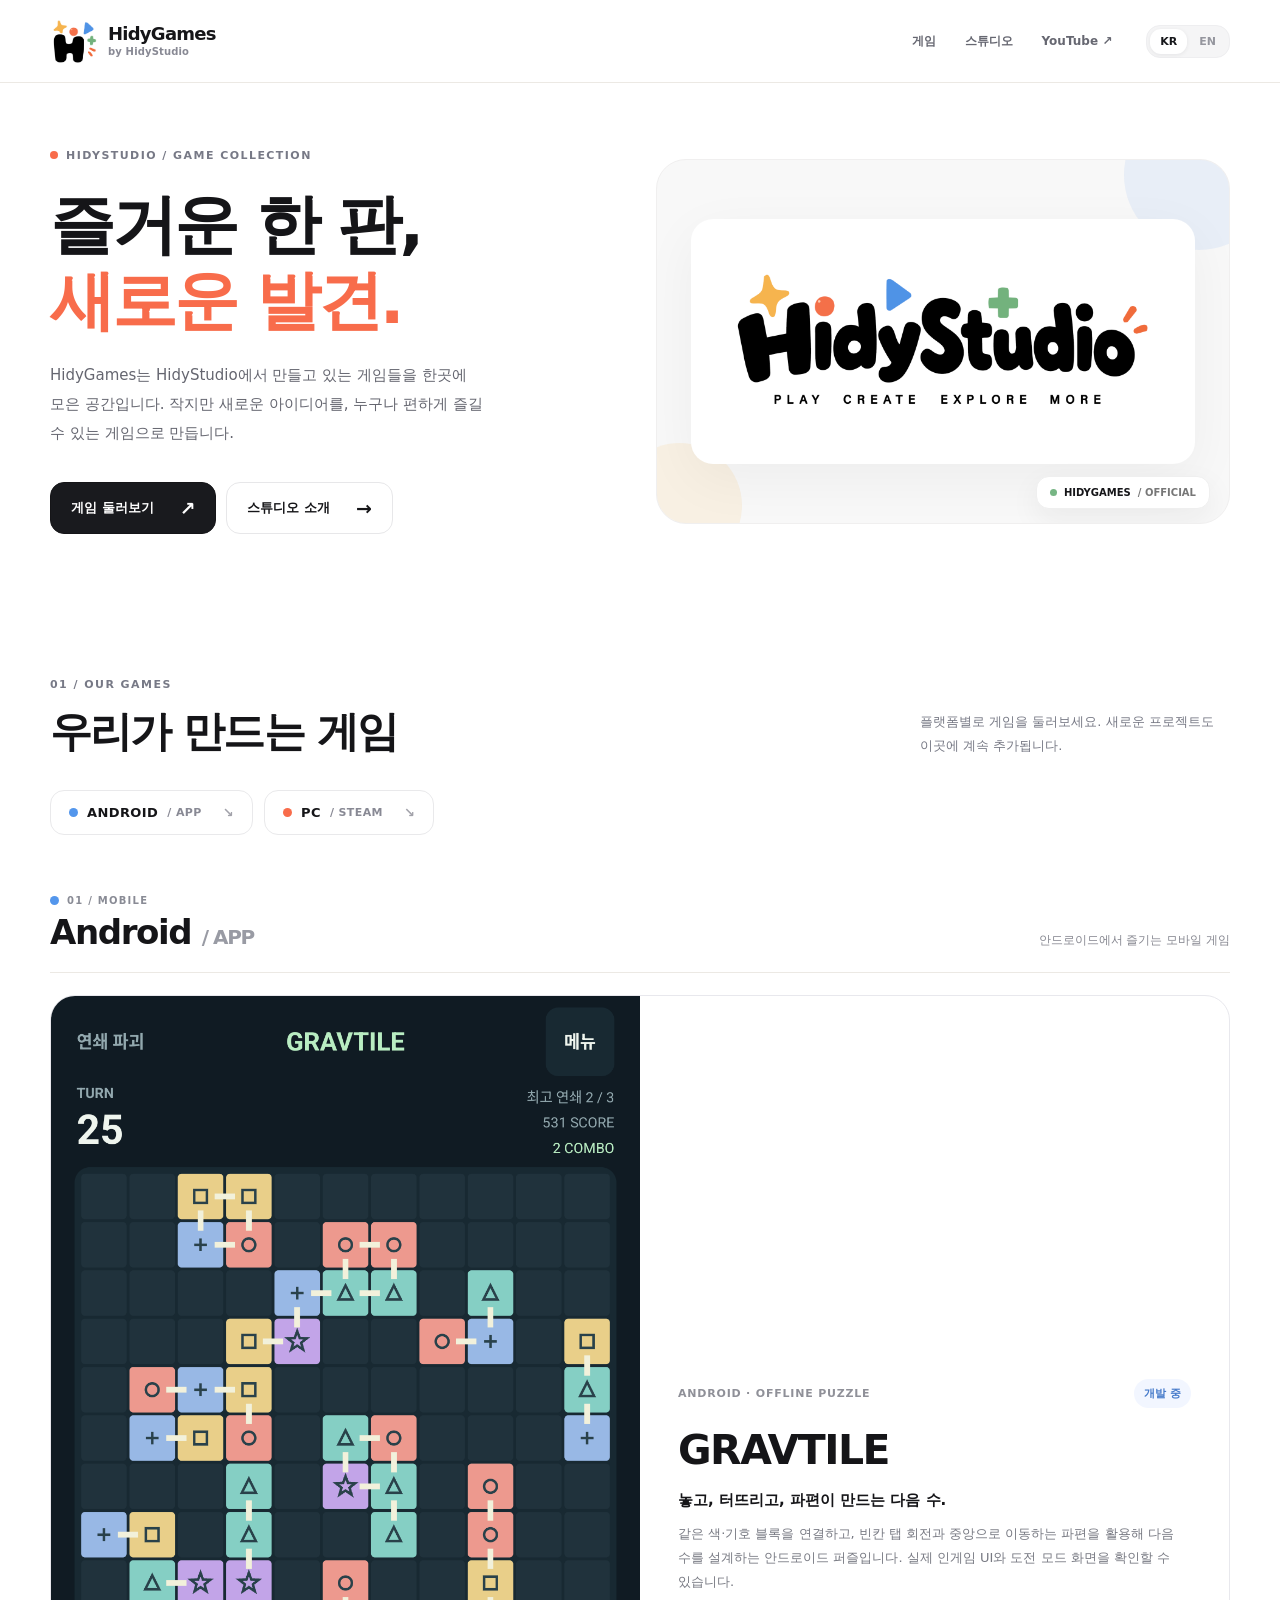
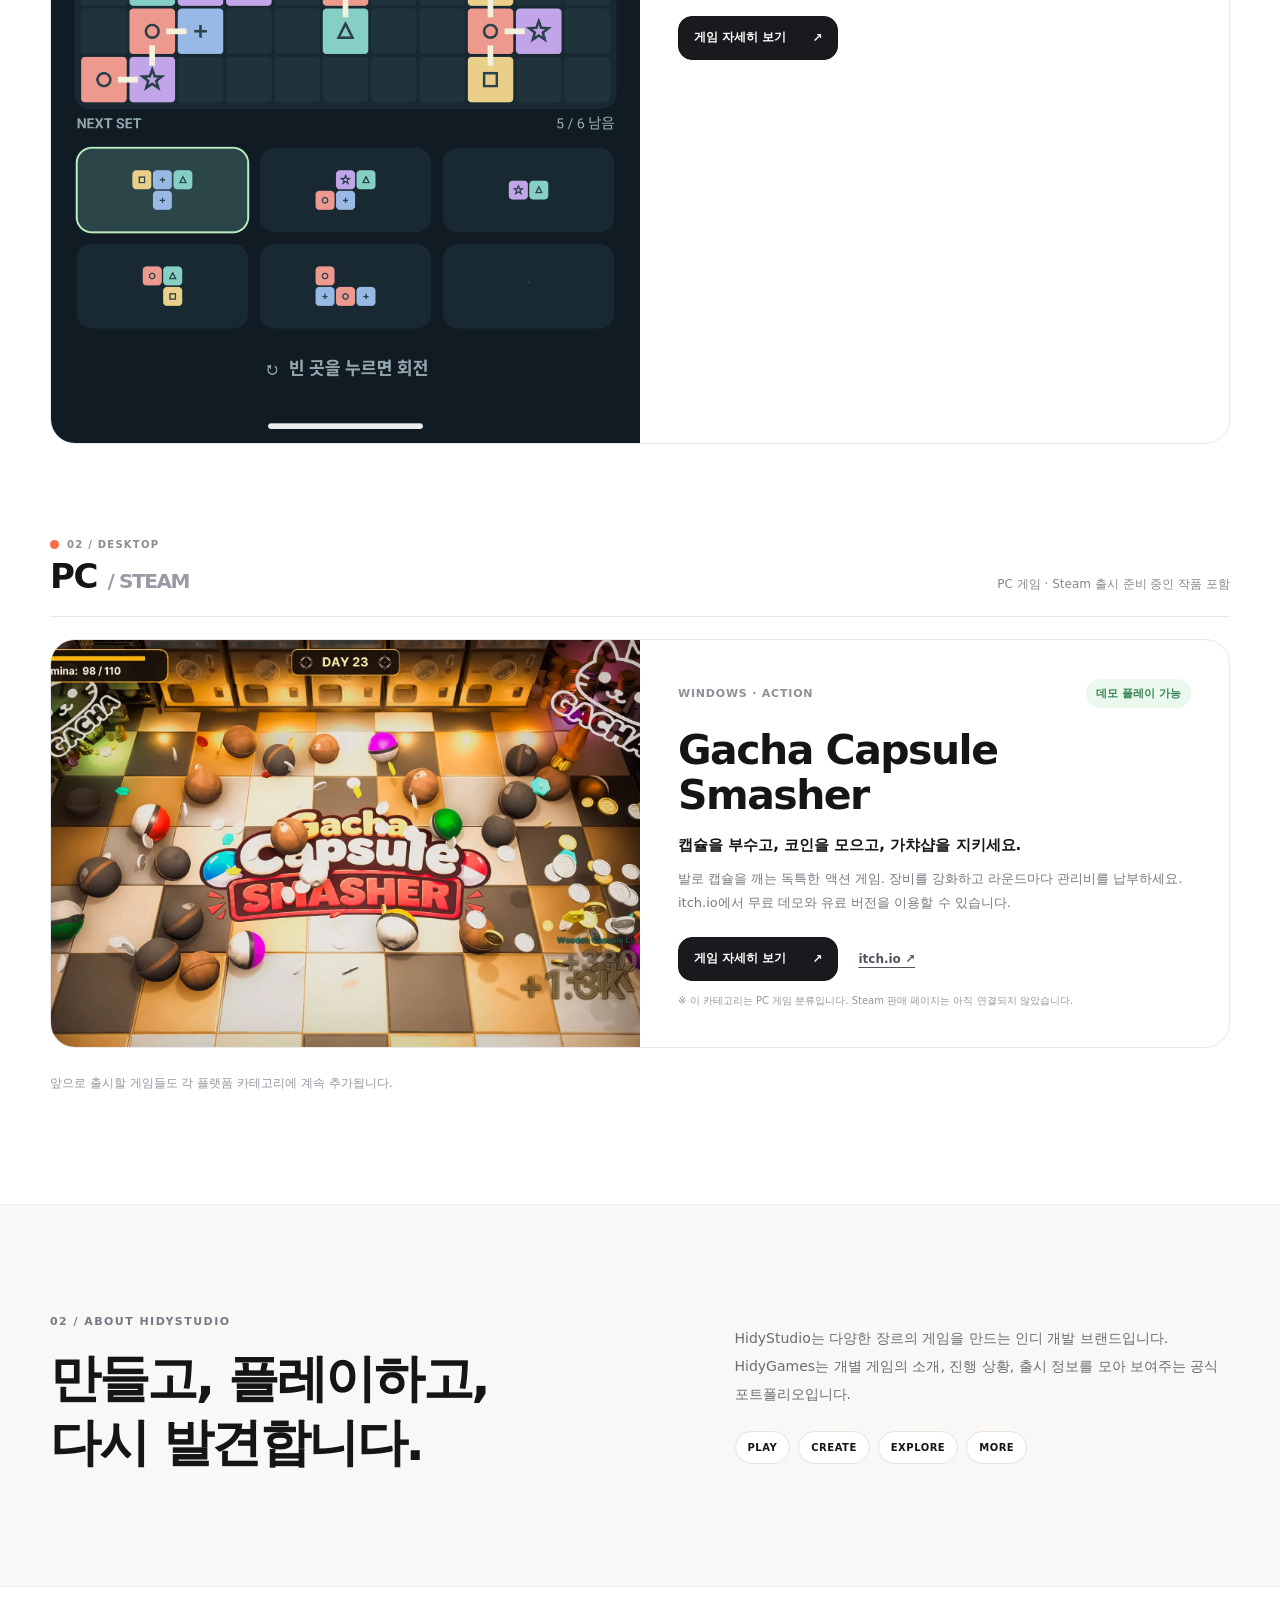
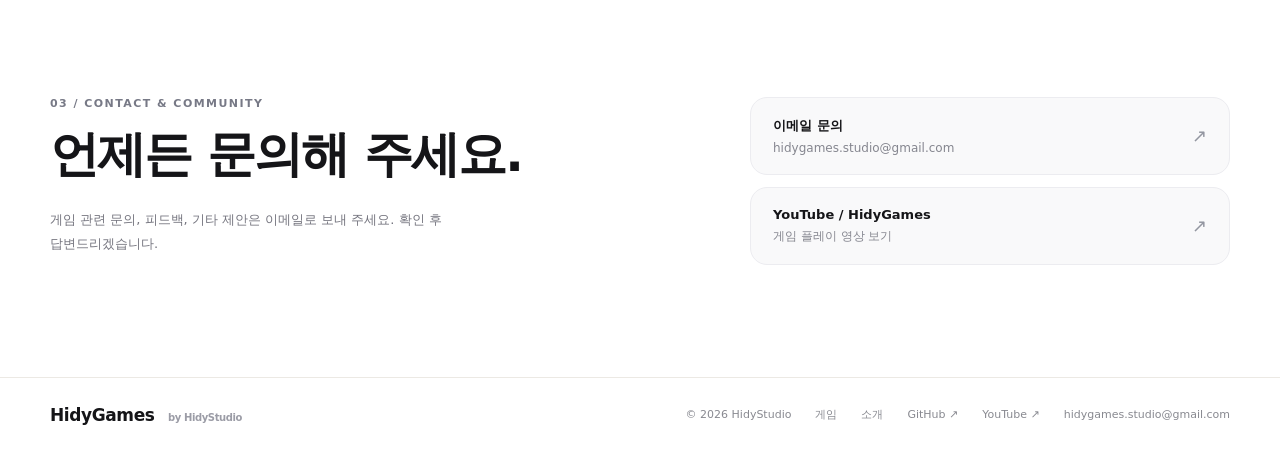
==== commit fd42e7cc: "HidyStudio-website-v4" ====
--- a/index.html
+++ b/index.html
@@ -1,9 +1,9 @@
 <!DOCTYPE html>
-<html lang="ko"><head><meta charset="utf-8"/><meta content="width=device-width,initial-scale=1" name="viewport"/><meta content="#ffffff" name="theme-color"/><meta content="HidyStudio가 만드는 게임을 모아둔 HidyGames 공식 사이트. GRAVTILE 및 다른 프로젝트를 소개합니다." name="description"/><meta content="website" property="og:type"/><meta content="HidyGames — HidyStudio 게임 포트폴리오" property="og:title"/><meta content="HidyStudio가 만드는 게임을 모아둔 HidyGames 공식 사이트. GRAVTILE 및 다른 프로젝트를 소개합니다." property="og:description"/><link href="assets/img/favicon.png" rel="icon" type="image/png"/><link href="assets/css/site.css" rel="stylesheet"/><title>HidyGames — HidyStudio 게임 포트폴리오</title></head><body class="" data-description-en="HidyGames is a home for games by HidyStudio, including GRAVTILE and other projects." data-description-ko="HidyStudio가 만드는 게임을 모아둔 HidyGames 공식 사이트. GRAVTILE 및 다른 프로젝트를 소개합니다." data-title-en="HidyGames — HidyStudio 게임 포트폴리오" data-title-ko="HidyGames — HidyStudio 게임 포트폴리오"><a class="sr-only" href="#main">본문으로 이동 / Skip to content</a><header class="site-header"><div class="container header-inner"><a aria-label="HidyGames homepage" class="brand" href="index.html"><img alt="" class="brand-icon" height="49" src="assets/img/hidystudio-mark.png" width="49"/><span class="brand-lines"><span class="brand-name">HidyGames</span><span class="brand-by">by HidyStudio</span></span></a><div class="header-side"><nav aria-label="Main navigation" class="nav"><a href="index.html#games"><span data-en="GAMES" data-ko="게임">게임</span></a><a class="nav-about" href="index.html#about"><span data-en="STUDIO" data-ko="스튜디오">스튜디오</span></a><a href="https://www.youtube.com/@HidyGames" rel="noopener noreferrer" target="_blank">YouTube ↗</a></nav><div aria-label="Language" class="lang"><button aria-pressed="true" class="is-active" data-lang-button="ko" type="button">KR</button><button aria-pressed="false" data-lang-button="en" type="button">EN</button></div></div></div></header><main id="main"><div class="container"><section aria-labelledby="hero-title" class="hero"><div class="hero-copy"><div class="eyebrow"><span class="spark"></span>HIDYSTUDIO / GAME COLLECTION</div><h1 id="hero-title"><span data-en="A little play," data-ko="즐거운 한 판,">즐거운 한 판,</span><br/><span class="accent" data-en="a new discovery." data-ko="새로운 발견.">새로운 발견.</span></h1><p class="lead"><span data-en="HidyGames brings together the games being created at HidyStudio. We turn small, curious ideas into approachable play." data-ko="HidyGames는 HidyStudio에서 만들고 있는 게임들을 한곳에 모은 공간입니다. 작지만 새로운 아이디어를, 누구나 편하게 즐길 수 있는 게임으로 만듭니다.">HidyGames는 HidyStudio에서 만들고 있는 게임들을 한곳에 모은 공간입니다. 작지만 새로운 아이디어를, 누구나 편하게 즐길 수 있는 게임으로 만듭니다.</span></p><div class="actions"><a class="btn btn-primary" href="#games"><span data-en="Explore games" data-ko="게임 둘러보기">게임 둘러보기</span> <span aria-hidden="true" class="go">↗</span></a><a class="btn btn-light" href="#about"><span data-en="About HidyStudio" data-ko="스튜디오 소개">스튜디오 소개</span> <span aria-hidden="true" class="go">→</span></a></div></div><div class="brand-stage"><div class="brand-stage-inner"><img alt="HidyStudio — PLAY CREATE EXPLORE MORE" height="530" src="assets/img/hidystudio-wordmark.png" width="1500"/></div><div class="stage-sticker"><span></span><b>HIDYGAMES</b> / OFFICIAL</div></div></section></div>
+<html lang="ko"><head><meta charset="utf-8"/><meta content="width=device-width,initial-scale=1" name="viewport"/><meta content="#ffffff" name="theme-color"/><meta content="HidyStudio가 만드는 게임을 모아둔 HidyGames 공식 사이트. Android와 PC 카테고리로 게임을 소개합니다." name="description"/><meta content="website" property="og:type"/><meta content="HidyGames — HidyStudio 게임 포트폴리오" property="og:title"/><meta content="HidyStudio가 만드는 게임을 모아둔 HidyGames 공식 사이트. Android와 PC 카테고리로 게임을 소개합니다." property="og:description"/><link href="assets/img/favicon.png" rel="icon" type="image/png"/><link href="assets/css/site.css" rel="stylesheet"/><title>HidyGames — HidyStudio 게임 포트폴리오</title></head><body class="" data-description-en="HidyGames is the official site for games by HidyStudio, presented in Android and PC categories." data-description-ko="HidyStudio가 만드는 게임을 모아둔 HidyGames 공식 사이트. Android와 PC 카테고리로 게임을 소개합니다." data-title-en="HidyGames — HidyStudio game portfolio" data-title-ko="HidyGames — HidyStudio 게임 포트폴리오"><a class="sr-only" href="#main">본문으로 이동 / Skip to content</a><header class="site-header"><div class="container header-inner"><a aria-label="HidyGames homepage" class="brand" href="index.html"><img alt="" class="brand-icon" height="49" src="assets/img/hidystudio-mark.png" width="49"/><span class="brand-lines"><span class="brand-name">HidyGames</span><span class="brand-by">by HidyStudio</span></span></a><div class="header-side"><nav aria-label="Main navigation" class="nav"><a href="index.html#games"><span data-en="GAMES" data-ko="게임">게임</span></a><a class="nav-about" href="index.html#about"><span data-en="STUDIO" data-ko="스튜디오">스튜디오</span></a><a href="https://www.youtube.com/@HidyGames" rel="noopener noreferrer" target="_blank">YouTube ↗</a></nav><div aria-label="Language" class="lang"><button aria-pressed="true" class="is-active" data-lang-button="ko" type="button">KR</button><button aria-pressed="false" data-lang-button="en" type="button">EN</button></div></div></div></header><main id="main"><div class="container"><section aria-labelledby="hero-title" class="hero"><div class="hero-copy"><div class="eyebrow"><span class="spark"></span>HIDYSTUDIO / GAME COLLECTION</div><h1 id="hero-title"><span data-en="A little play," data-ko="즐거운 한 판,">즐거운 한 판,</span><br/><span class="accent" data-en="a new discovery." data-ko="새로운 발견.">새로운 발견.</span></h1><p class="lead"><span data-en="HidyGames brings together the games being created at HidyStudio. We turn small, curious ideas into approachable play." data-ko="HidyGames는 HidyStudio에서 만들고 있는 게임들을 한곳에 모은 공간입니다. 작지만 새로운 아이디어를, 누구나 편하게 즐길 수 있는 게임으로 만듭니다.">HidyGames는 HidyStudio에서 만들고 있는 게임들을 한곳에 모은 공간입니다. 작지만 새로운 아이디어를, 누구나 편하게 즐길 수 있는 게임으로 만듭니다.</span></p><div class="actions"><a class="btn btn-primary" href="#games"><span data-en="Explore games" data-ko="게임 둘러보기">게임 둘러보기</span> <span aria-hidden="true" class="go">↗</span></a><a class="btn btn-light" href="#about"><span data-en="About HidyStudio" data-ko="스튜디오 소개">스튜디오 소개</span> <span aria-hidden="true" class="go">→</span></a></div></div><div class="brand-stage"><div class="brand-stage-inner"><img alt="HidyStudio — PLAY CREATE EXPLORE MORE" height="530" src="assets/img/hidystudio-wordmark.png" width="1500"/></div><div class="stage-sticker"><span></span><b>HIDYGAMES</b> / OFFICIAL</div></div></section></div>
 <section class="section container games-section" id="games">
 <div class="section-header"><div><div class="eyebrow">01 / OUR GAMES</div>
 <h2><span data-en="Our games" data-ko="우리가 만드는 게임">우리가 만드는 게임</span></h2></div>
-<p><span data-en="Explore our games by platform. New projects will join the collection here." data-ko="플랫폼에 따라 게임을 둘러보세요. 새로운 프로젝트도 이곳에 순서대로 추가됩니다.">플랫폼에 따라 게임을 둘러보세요. 새로운 프로젝트도 이곳에 순서대로 추가됩니다.</span></p>
+<p><span data-en="Browse the collection by platform. New projects will continue to be added here." data-ko="플랫폼별로 게임을 둘러보세요. 새로운 프로젝트도 이곳에 계속 추가됩니다.">플랫폼별로 게임을 둘러보세요. 새로운 프로젝트도 이곳에 계속 추가됩니다.</span></p>
 </div>
 <nav aria-label="Game platforms" class="platform-jump">
 <a href="#android-games"><span class="jump-dot jump-dot-blue"></span>ANDROID <small>/ APP</small> <span aria-hidden="true">↘</span></a>
@@ -14,11 +14,11 @@
 <h3 id="android-title">Android <span>/ APP</span></h3></div>
 <p><span data-en="Games made for Android phones" data-ko="안드로이드에서 즐기는 모바일 게임">안드로이드에서 즐기는 모바일 게임</span></p></div>
 <article class="platform-card">
-<a aria-label="GRAVTILE" class="platform-art art-gravtile" href="gravtile.html"><img alt="GRAVTILE 콘셉트 그래픽, 실제 게임 화면이 아님" height="690" loading="lazy" src="assets/img/gravtile-concept.svg" width="720"/></a>
-<div class="platform-info"><div class="platform-meta"><span>ANDROID · PUZZLE</span><span class="status"><span data-en="IN DEVELOPMENT" data-ko="개발 중">개발 중</span></span></div>
+<a aria-label="GRAVTILE" class="platform-art art-gravtile art-wide-shot" href="gravtile.html"><img alt="GRAVTILE 실제 게임 화면" height="1920" loading="lazy" src="assets/img/gravtile/screen-chain.png" width="1080"/></a>
+<div class="platform-info"><div class="platform-meta"><span>ANDROID · OFFLINE PUZZLE</span><span class="status"><span data-en="IN DEVELOPMENT" data-ko="개발 중">개발 중</span></span></div>
 <h4>GRAVTILE</h4>
-<p class="platform-lead"><span data-en="Place, clear, and plan around what remains." data-ko="놓고, 터뜨리고, 파편이 만드는 다음 수.">놓고, 터뜨리고, 파편이 만드는 다음 수.</span></p>
-<p class="platform-summary"><span data-en="A shape-matching puzzle on an 11×11 board. Match tiles, clear them, and think ahead as fragments shift." data-ko="11×11 보드에서 같은 도형을 연결해 제거하는 블록 퍼즐. 남은 파편의 이동을 고려하며 다음 수를 만듭니다.">11×11 보드에서 같은 도형을 연결해 제거하는 블록 퍼즐. 남은 파편의 이동을 고려하며 다음 수를 만듭니다.</span></p>
+<p class="platform-lead"><span data-en="Place. Match. Reconnect." data-ko="놓고, 터뜨리고, 파편이 만드는 다음 수.">놓고, 터뜨리고, 파편이 만드는 다음 수.</span></p>
+<p class="platform-summary"><span data-en="An Android puzzle built around matching colour-shape blocks, rotating sets, and planning the inward pull of fragments. Screens now show the actual in-game UI and challenge modes." data-ko="같은 색·기호 블록을 연결하고, 빈칸 탭 회전과 중앙으로 이동하는 파편을 활용해 다음 수를 설계하는 안드로이드 퍼즐입니다. 실제 인게임 UI와 도전 모드 화면을 확인할 수 있습니다.">같은 색·기호 블록을 연결하고, 빈칸 탭 회전과 중앙으로 이동하는 파편을 활용해 다음 수를 설계하는 안드로이드 퍼즐입니다. 실제 인게임 UI와 도전 모드 화면을 확인할 수 있습니다.</span></p>
 <div class="platform-actions"><a class="btn btn-primary" href="gravtile.html"><span data-en="View game" data-ko="게임 자세히 보기">게임 자세히 보기</span> <span aria-hidden="true">↗</span></a></div></div>
 </article>
 </section>
@@ -33,7 +33,7 @@
 <p class="platform-lead"><span data-en="Smash capsules, earn coins, and keep the shop running." data-ko="캡슐을 부수고, 코인을 모으고, 가챠샵을 지키세요.">캡슐을 부수고, 코인을 모으고, 가챠샵을 지키세요.</span></p>
 <p class="platform-summary"><span data-en="A quirky action game about kicking open capsules, upgrading gear and paying maintenance bills. The free demo and paid edition are available on itch.io." data-ko="발로 캡슐을 깨는 독특한 액션 게임. 장비를 강화하고 라운드마다 관리비를 납부하세요. itch.io에서 무료 데모와 유료 버전을 이용할 수 있습니다.">발로 캡슐을 깨는 독특한 액션 게임. 장비를 강화하고 라운드마다 관리비를 납부하세요. itch.io에서 무료 데모와 유료 버전을 이용할 수 있습니다.</span></p>
 <div class="platform-actions"><a class="btn btn-primary" href="gacha.html"><span data-en="View game" data-ko="게임 자세히 보기">게임 자세히 보기</span> <span aria-hidden="true">↗</span></a><a class="text-link" href="https://hidystudio.itch.io/gacha-capsule-smasher" rel="noopener noreferrer" target="_blank">itch.io ↗</a></div>
-<div class="store-caption"><span data-en="※ A Steam store page has not been linked yet." data-ko="※ Steam 판매 페이지는 아직 연결되지 않았습니다.">※ Steam 판매 페이지는 아직 연결되지 않았습니다.</span></div>
+<div class="store-caption"><span data-en="※ This category is for PC titles. A Steam store page is not linked yet." data-ko="※ 이 카테고리는 PC 게임 분류입니다. Steam 판매 페이지는 아직 연결되지 않았습니다.">※ 이 카테고리는 PC 게임 분류입니다. Steam 판매 페이지는 아직 연결되지 않았습니다.</span></div>
 </div>
 </article>
 </section>
--- a/assets/css/site.css
+++ b/assets/css/site.css
@@ -26,3 +26,15 @@
 .gacha-video-band{background:#f4f5f8}.gacha-video-inner{display:flex;justify-content:space-between;align-items:center;gap:30px}.gacha-video-inner h2{font-size:clamp(30px,3.2vw,44px);letter-spacing:-1.3px;margin:16px 0 11px}.gacha-video-inner p{font-size:13px;color:#797a84;margin:0;line-height:1.9}.gacha-support{border:1px solid var(--line);border-radius:23px;padding:37px;display:flex;gap:25px;align-items:center;justify-content:space-between}.gacha-support h2{font-size:28px;letter-spacing:-.8px;margin:15px 0 8px}.gacha-support p{font-size:13px;color:#777982;margin:0;line-height:1.8}.email-cta{font-size:14px;font-weight:850;padding:16px 18px;border-radius:12px;background:#191a1e;color:#fff;white-space:nowrap}.email-cta span{margin-left:12px}
 @media(max-width:920px){.platform-info{padding:25px}.platform-card{min-height:330px}.platform-info h4{font-size:33px}.platform-summary{font-size:12px}.gacha-title h1{font-size:70px}.gallery-grid{grid-template-columns:repeat(2,minmax(0,1fr))}}
 @media(max-width:650px){.games-section{padding-top:46px}.platform-jump{margin-bottom:32px}.platform-jump a{padding:12px 13px;font-size:11px}.platform-section{margin-top:34px}.platform-section+.platform-section{margin-top:66px}.platform-header{display:block;padding-bottom:14px}.platform-header h3{font-size:27px}.platform-header h3 span{font-size:16px}.platform-header p{margin-top:10px;font-size:11px}.platform-card{display:flex;flex-direction:column}.platform-art{height:250px;flex:none}.platform-info{padding:24px 21px 27px}.platform-info h4{font-size:34px;margin-top:16px}.platform-lead{font-size:14px}.platform-summary{font-size:12px}.contact-links{width:100%;margin-top:21px}.gacha-title h1{font-size:49px;letter-spacing:-2.3px}.gacha-cta-row{gap:9px}.gacha-cta-row .btn{width:100%;justify-content:space-between}.gacha-cta-row .text-link{margin:10px 0 0}.gacha-main-visual{border-radius:16px}.real-shot{left:10px;bottom:10px;font-size:8px;padding:8px}.gacha-info-strip>div{padding:13px 11px}.gacha-info-strip strong{font-size:12px;letter-spacing:-.2px}.gacha-info-strip span{font-size:9px}.gallery-grid{gap:10px}.gallery-item>span{font-size:10px;padding:9px}.purchase-grid{grid-template-columns:1fr;gap:11px}.purchase-card{padding:24px}.purchase-card h3{font-size:25px}.gacha-video-inner{display:block}.gacha-video-inner .btn{margin-top:22px}.gacha-support{display:block;padding:24px}.email-cta{display:inline-flex;white-space:normal;margin-top:24px;overflow-wrap:anywhere;font-size:12px}.future-note{font-size:11px}}
+
+
+/* v4: GRAVTILE actual screenshots */
+.art-wide-shot img{object-fit:cover}
+.gravtile-scene{background:#eef1f8}
+.gravtile-main-visual{position:relative;background:#1c2431}
+.gravtile-main-visual img{width:100%;height:100%;object-fit:cover;display:block}
+.gravtile-features{grid-template-columns:repeat(4,1fr)}
+.gravtile-gallery .gallery-item img{aspect-ratio:9/16;object-fit:cover;background:#0d1d29}
+.gravtile-modes{grid-template-columns:repeat(2,minmax(0,1fr))}
+@media(max-width:920px){.gravtile-features{grid-template-columns:repeat(2,1fr)}}
+@media(max-width:650px){.gravtile-gallery .gallery-item img{aspect-ratio:9/16}.gravtile-features{grid-template-columns:1fr}}
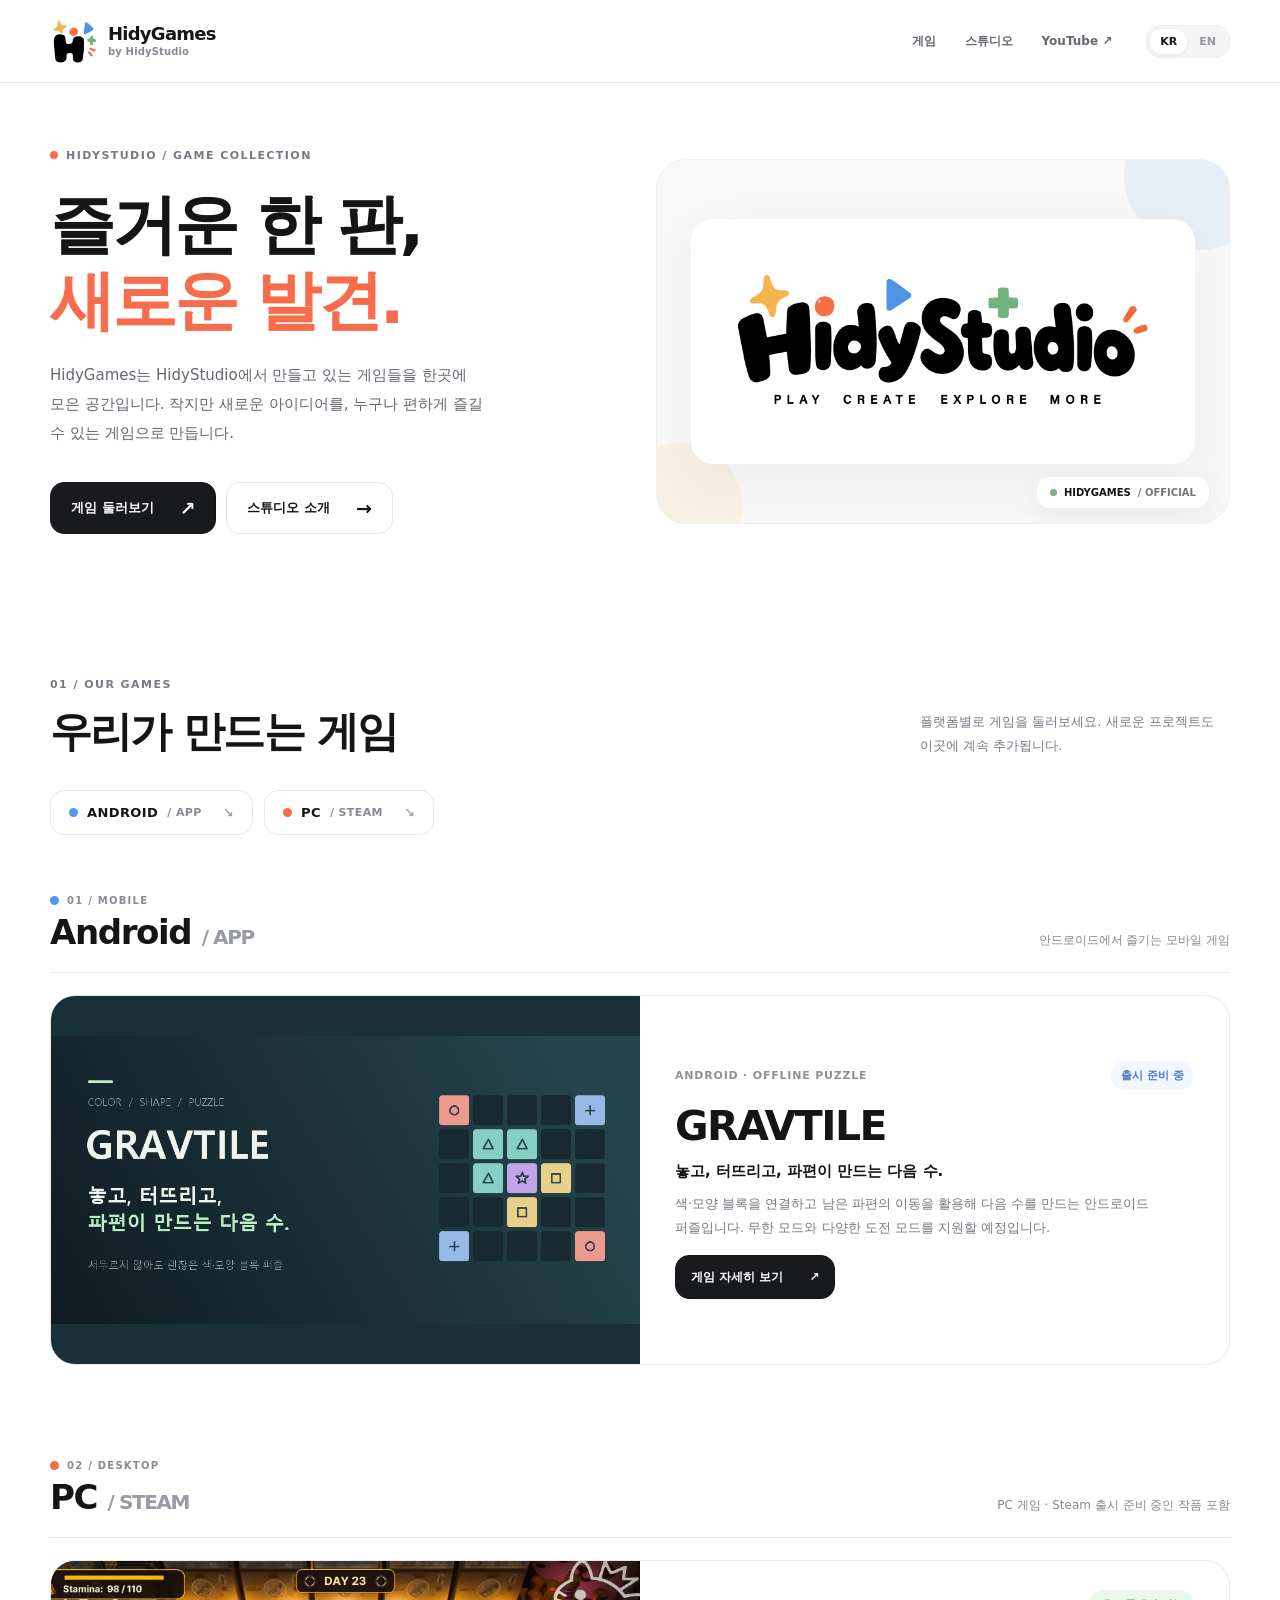
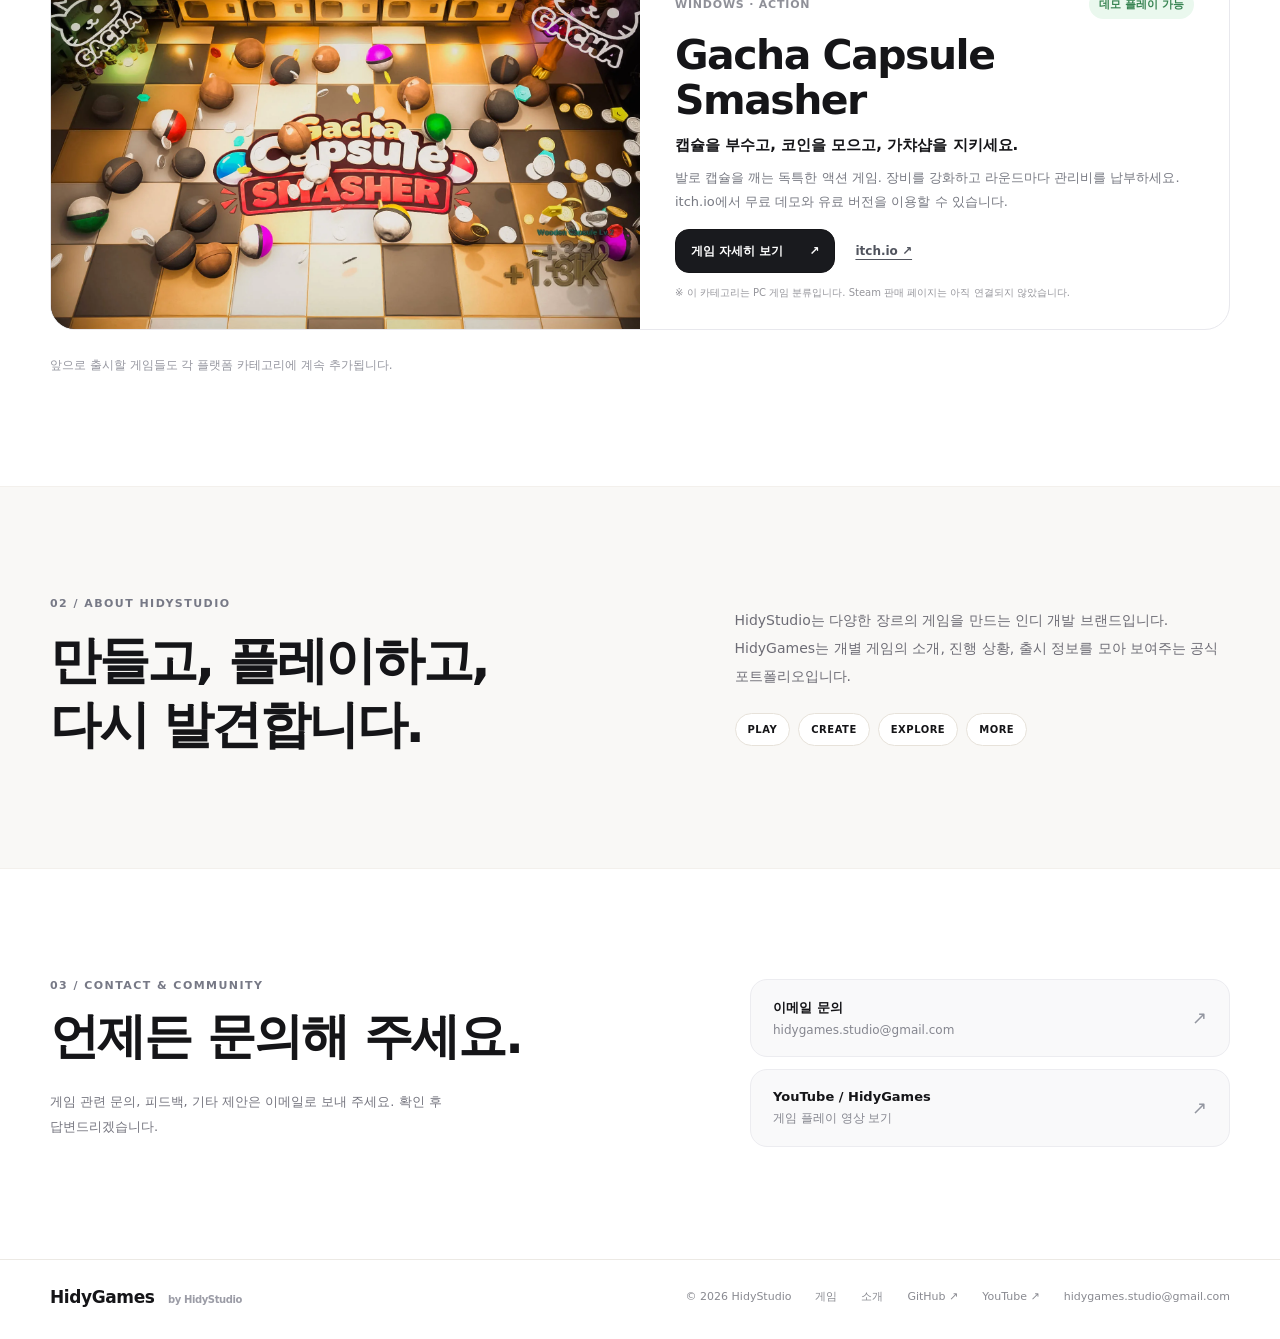
==== commit e9d666df: "HidyGames-HidyStudio-website-v5" ====
--- a/index.html
+++ b/index.html
@@ -1,4 +1,5 @@
 <!DOCTYPE html>
+
 <html lang="ko"><head><meta charset="utf-8"/><meta content="width=device-width,initial-scale=1" name="viewport"/><meta content="#ffffff" name="theme-color"/><meta content="HidyStudio가 만드는 게임을 모아둔 HidyGames 공식 사이트. Android와 PC 카테고리로 게임을 소개합니다." name="description"/><meta content="website" property="og:type"/><meta content="HidyGames — HidyStudio 게임 포트폴리오" property="og:title"/><meta content="HidyStudio가 만드는 게임을 모아둔 HidyGames 공식 사이트. Android와 PC 카테고리로 게임을 소개합니다." property="og:description"/><link href="assets/img/favicon.png" rel="icon" type="image/png"/><link href="assets/css/site.css" rel="stylesheet"/><title>HidyGames — HidyStudio 게임 포트폴리오</title></head><body class="" data-description-en="HidyGames is the official site for games by HidyStudio, presented in Android and PC categories." data-description-ko="HidyStudio가 만드는 게임을 모아둔 HidyGames 공식 사이트. Android와 PC 카테고리로 게임을 소개합니다." data-title-en="HidyGames — HidyStudio game portfolio" data-title-ko="HidyGames — HidyStudio 게임 포트폴리오"><a class="sr-only" href="#main">본문으로 이동 / Skip to content</a><header class="site-header"><div class="container header-inner"><a aria-label="HidyGames homepage" class="brand" href="index.html"><img alt="" class="brand-icon" height="49" src="assets/img/hidystudio-mark.png" width="49"/><span class="brand-lines"><span class="brand-name">HidyGames</span><span class="brand-by">by HidyStudio</span></span></a><div class="header-side"><nav aria-label="Main navigation" class="nav"><a href="index.html#games"><span data-en="GAMES" data-ko="게임">게임</span></a><a class="nav-about" href="index.html#about"><span data-en="STUDIO" data-ko="스튜디오">스튜디오</span></a><a href="https://www.youtube.com/@HidyGames" rel="noopener noreferrer" target="_blank">YouTube ↗</a></nav><div aria-label="Language" class="lang"><button aria-pressed="true" class="is-active" data-lang-button="ko" type="button">KR</button><button aria-pressed="false" data-lang-button="en" type="button">EN</button></div></div></div></header><main id="main"><div class="container"><section aria-labelledby="hero-title" class="hero"><div class="hero-copy"><div class="eyebrow"><span class="spark"></span>HIDYSTUDIO / GAME COLLECTION</div><h1 id="hero-title"><span data-en="A little play," data-ko="즐거운 한 판,">즐거운 한 판,</span><br/><span class="accent" data-en="a new discovery." data-ko="새로운 발견.">새로운 발견.</span></h1><p class="lead"><span data-en="HidyGames brings together the games being created at HidyStudio. We turn small, curious ideas into approachable play." data-ko="HidyGames는 HidyStudio에서 만들고 있는 게임들을 한곳에 모은 공간입니다. 작지만 새로운 아이디어를, 누구나 편하게 즐길 수 있는 게임으로 만듭니다.">HidyGames는 HidyStudio에서 만들고 있는 게임들을 한곳에 모은 공간입니다. 작지만 새로운 아이디어를, 누구나 편하게 즐길 수 있는 게임으로 만듭니다.</span></p><div class="actions"><a class="btn btn-primary" href="#games"><span data-en="Explore games" data-ko="게임 둘러보기">게임 둘러보기</span> <span aria-hidden="true" class="go">↗</span></a><a class="btn btn-light" href="#about"><span data-en="About HidyStudio" data-ko="스튜디오 소개">스튜디오 소개</span> <span aria-hidden="true" class="go">→</span></a></div></div><div class="brand-stage"><div class="brand-stage-inner"><img alt="HidyStudio — PLAY CREATE EXPLORE MORE" height="530" src="assets/img/hidystudio-wordmark.png" width="1500"/></div><div class="stage-sticker"><span></span><b>HIDYGAMES</b> / OFFICIAL</div></div></section></div>
 <section class="section container games-section" id="games">
 <div class="section-header"><div><div class="eyebrow">01 / OUR GAMES</div>
@@ -14,11 +15,11 @@
 <h3 id="android-title">Android <span>/ APP</span></h3></div>
 <p><span data-en="Games made for Android phones" data-ko="안드로이드에서 즐기는 모바일 게임">안드로이드에서 즐기는 모바일 게임</span></p></div>
 <article class="platform-card">
-<a aria-label="GRAVTILE" class="platform-art art-gravtile art-wide-shot" href="gravtile.html"><img alt="GRAVTILE 실제 게임 화면" height="1920" loading="lazy" src="assets/img/gravtile/screen-chain.png" width="1080"/></a>
-<div class="platform-info"><div class="platform-meta"><span>ANDROID · OFFLINE PUZZLE</span><span class="status"><span data-en="IN DEVELOPMENT" data-ko="개발 중">개발 중</span></span></div>
+<a aria-label="GRAVTILE" class="platform-art art-gravtile" href="gravtile.html"><img alt="GRAVTILE 대표 이미지: 실제 게임의 블록 디자인을 사용한 공식 소개 배너" data-img-en="assets/img/gravtile/hero-en.png" data-img-ko="assets/img/gravtile/hero-ko.png" height="500" loading="lazy" src="assets/img/gravtile/hero-ko.png" width="1024"/></a>
+<div class="platform-info"><div class="platform-meta"><span>ANDROID · OFFLINE PUZZLE</span><span class="status"><span data-en="COMING SOON" data-ko="출시 준비 중">출시 준비 중</span></span></div>
 <h4>GRAVTILE</h4>
 <p class="platform-lead"><span data-en="Place. Match. Reconnect." data-ko="놓고, 터뜨리고, 파편이 만드는 다음 수.">놓고, 터뜨리고, 파편이 만드는 다음 수.</span></p>
-<p class="platform-summary"><span data-en="An Android puzzle built around matching colour-shape blocks, rotating sets, and planning the inward pull of fragments. Screens now show the actual in-game UI and challenge modes." data-ko="같은 색·기호 블록을 연결하고, 빈칸 탭 회전과 중앙으로 이동하는 파편을 활용해 다음 수를 설계하는 안드로이드 퍼즐입니다. 실제 인게임 UI와 도전 모드 화면을 확인할 수 있습니다.">같은 색·기호 블록을 연결하고, 빈칸 탭 회전과 중앙으로 이동하는 파편을 활용해 다음 수를 설계하는 안드로이드 퍼즐입니다. 실제 인게임 UI와 도전 모드 화면을 확인할 수 있습니다.</span></p>
+<p class="platform-summary"><span data-en="An Android puzzle about matching colour-and-shape blocks and planning around how fragments move. Endless play and different challenge objectives are part of the experience." data-ko="색·모양 블록을 연결하고 남은 파편의 이동을 활용해 다음 수를 만드는 안드로이드 퍼즐입니다. 무한 모드와 다양한 도전 모드를 지원할 예정입니다.">색·모양 블록을 연결하고 남은 파편의 이동을 활용해 다음 수를 만드는 안드로이드 퍼즐입니다. 무한 모드와 다양한 도전 모드를 지원할 예정입니다.</span></p>
 <div class="platform-actions"><a class="btn btn-primary" href="gravtile.html"><span data-en="View game" data-ko="게임 자세히 보기">게임 자세히 보기</span> <span aria-hidden="true">↗</span></a></div></div>
 </article>
 </section>
--- a/assets/css/site.css
+++ b/assets/css/site.css
@@ -38,3 +38,39 @@
 .gravtile-modes{grid-template-columns:repeat(2,minmax(0,1fr))}
 @media(max-width:920px){.gravtile-features{grid-template-columns:repeat(2,1fr)}}
 @media(max-width:650px){.gravtile-gallery .gallery-item img{aspect-ratio:9/16}.gravtile-features{grid-template-columns:1fr}}
+
+
+/* v5: landscape GRAVTILE imagery / simpler hero / 11x11 information */
+/* The Android banner is complete and contained; the PC screenshot continues to fill its panel. */
+.platform-art.art-gravtile{background:#1a3038;padding:0;min-height:0;}
+.platform-art.art-gravtile img{display:block;width:100%;height:100%;object-fit:contain;object-position:center;transform:none;}
+.platform-art.art-gravtile:hover img{transform:none;}
+/* Both catalogue card image columns take the same visual height, independent of source image dimensions. */
+.platform-card{min-height:370px;}
+.platform-art{position:relative;min-height:0;}
+.platform-art > img{position:absolute;inset:0;width:100%;height:100%;}
+/* Full-width key visual replaces the redundant two-column feature copy and metrics row. */
+.gravtile-banner{width:100%;overflow:hidden;border-radius:24px;background:#172c34;}
+.gravtile-banner img{display:block;width:100%;height:auto;aspect-ratio:1024/500;object-fit:contain;}
+/* Portrait shots are intentionally smaller, with no cropping. */
+.gravtile-gallery{grid-template-columns:repeat(4,minmax(0,1fr));gap:14px;}
+.gravtile-gallery .gallery-item{min-width:0;}
+.gravtile-gallery .gallery-item img{display:block;width:100%;height:auto;aspect-ratio:9/16;object-fit:contain;}
+@media(max-width:920px){
+  .gravtile-gallery{grid-template-columns:repeat(3,minmax(0,1fr));}
+  .platform-card{min-height:350px;}
+}
+@media(max-width:650px){
+  .platform-card{min-height:unset;}
+  .platform-art{width:100%;height:225px;flex:none;}
+  .platform-art > img{position:relative;inset:auto;width:100%;height:100%;}
+  .gravtile-banner{border-radius:16px;}
+  .gravtile-gallery{grid-template-columns:repeat(2,minmax(0,1fr));gap:10px;}
+}
+
+/* v5 polish: match the two card heights without enlarging either artwork. */
+@media(min-width:921px){
+  .platform-info{padding:27px 35px;}
+  .platform-info h4{margin:14px 0 10px;}
+  .platform-summary{margin-bottom:15px;}
+}
